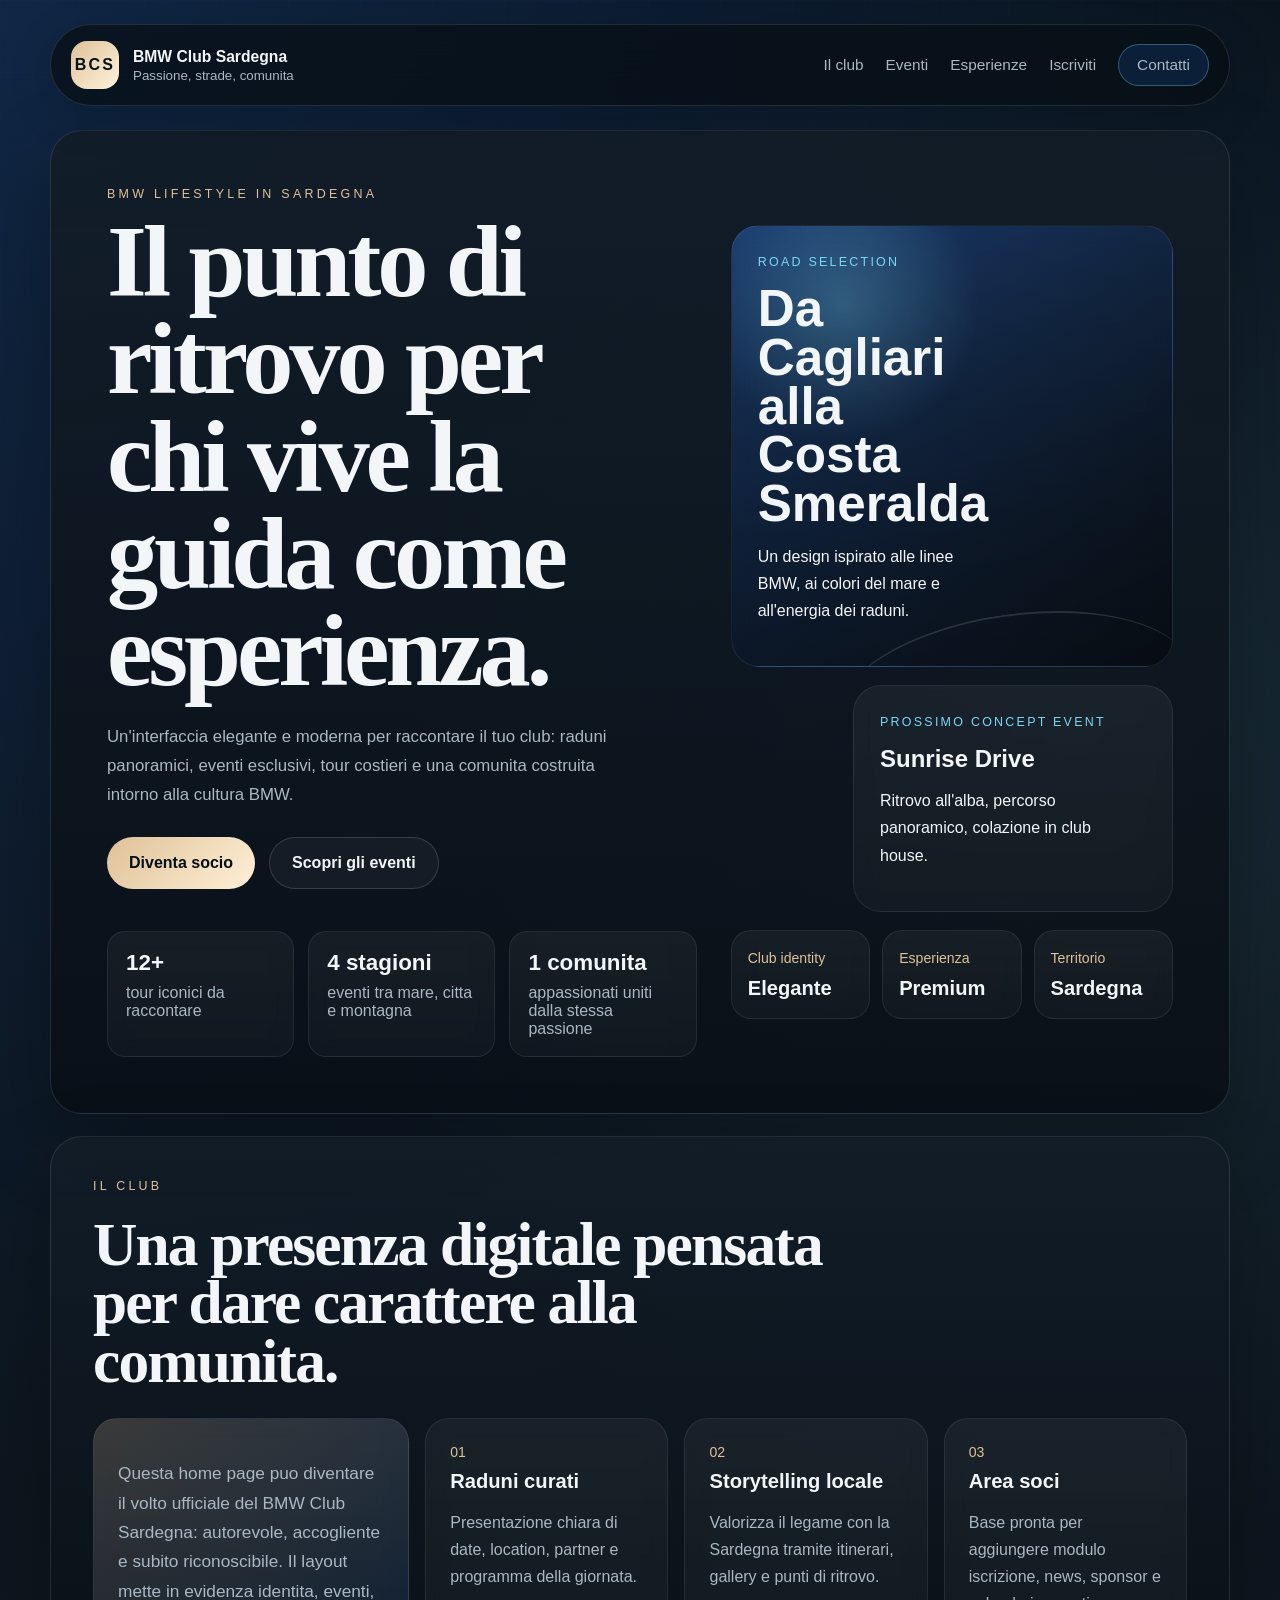
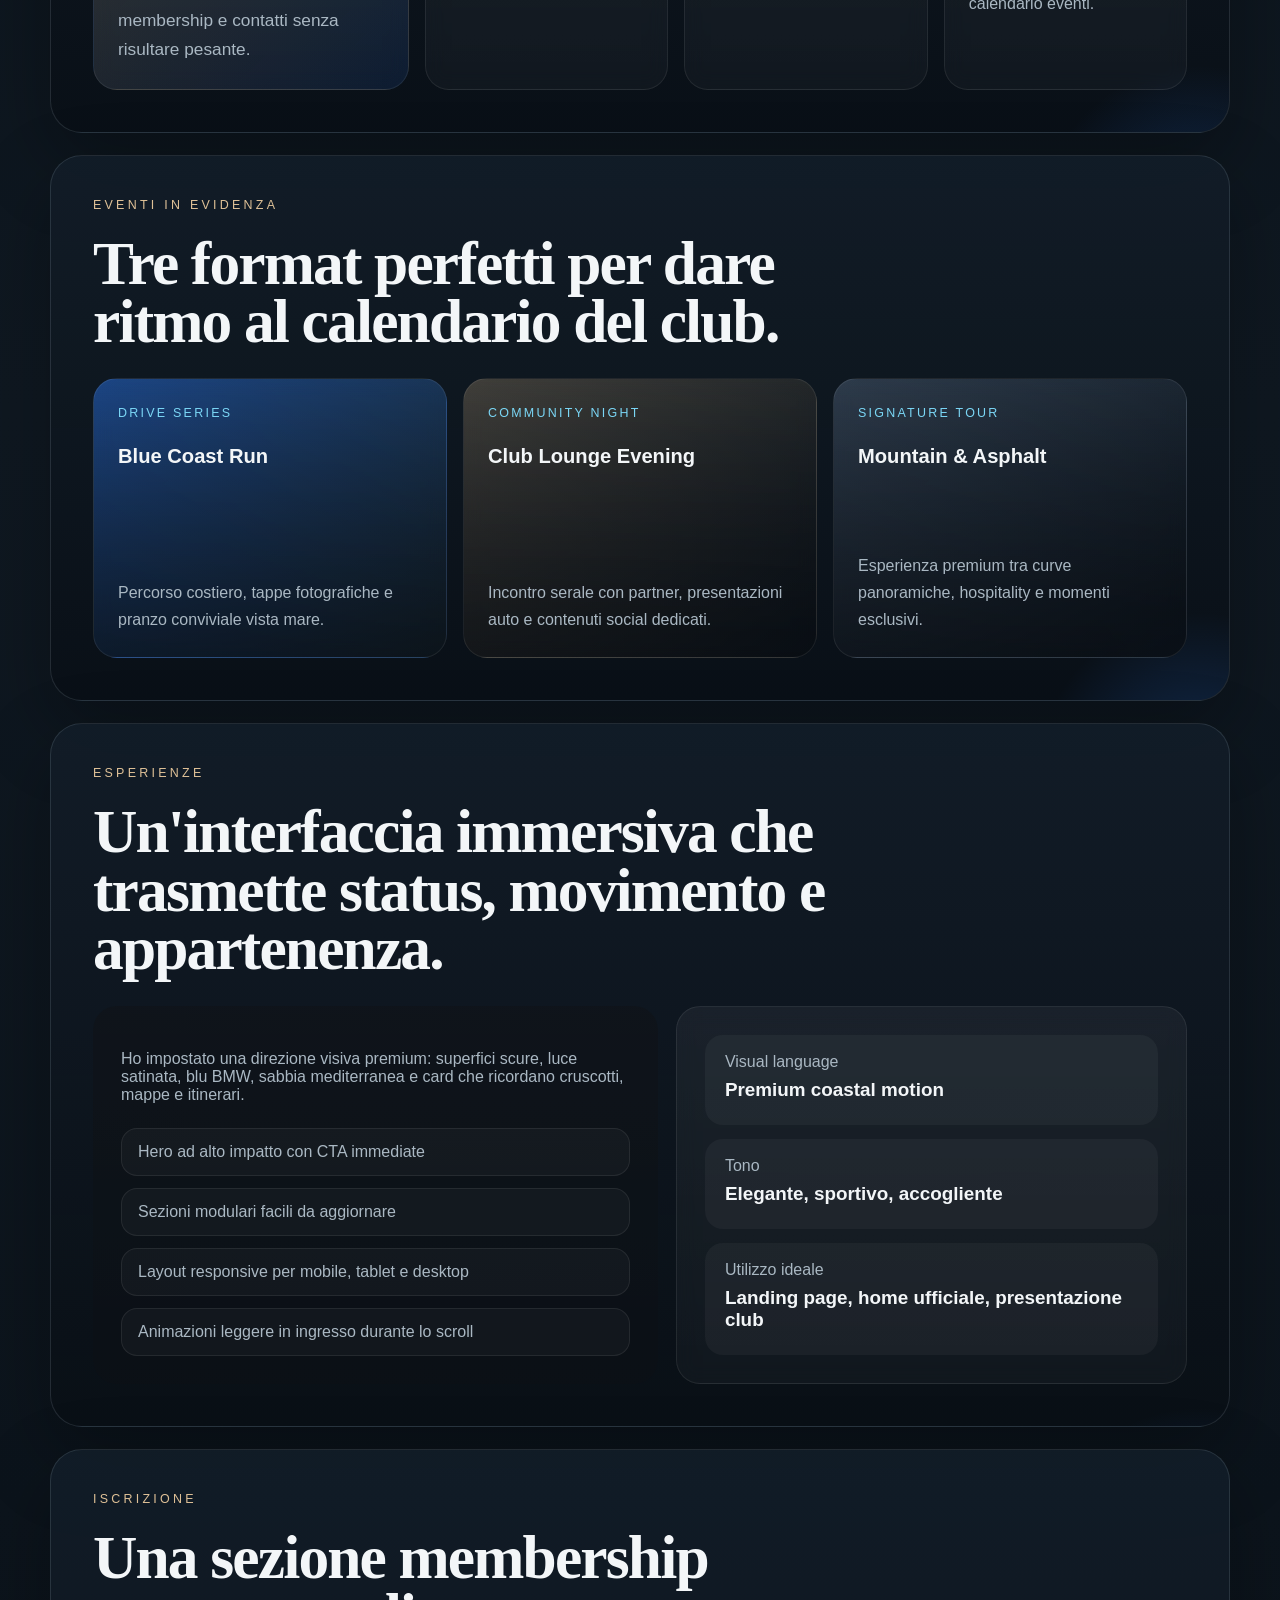
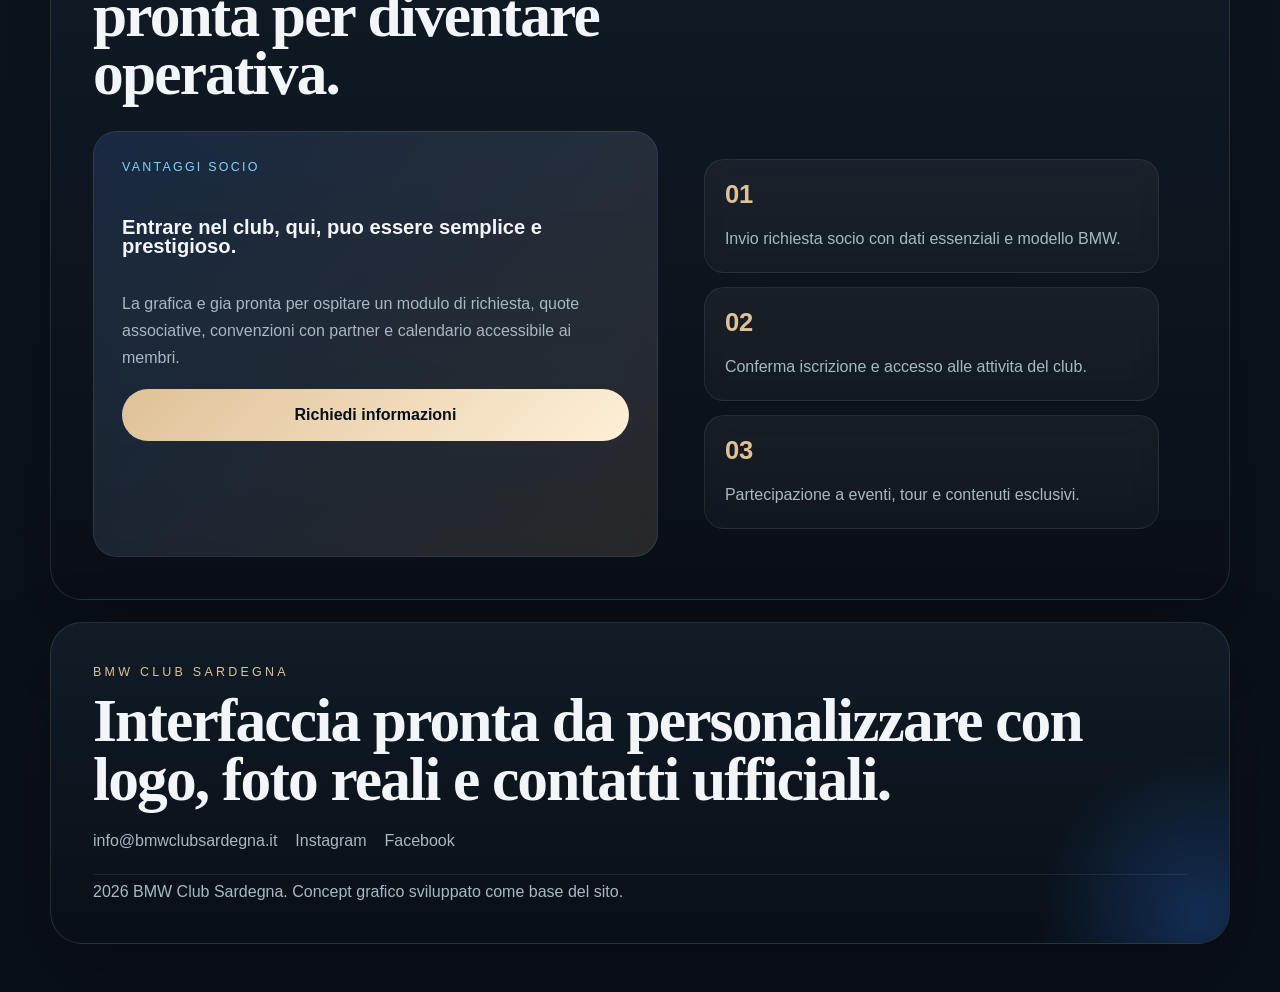
==== index.html @ d8db94a6 "test" ====
<!DOCTYPE html>
<html lang="it">
<head>
  <meta charset="UTF-8">
  <meta name="viewport" content="width=device-width, initial-scale=1.0">
  <meta
    name="description"
    content="BMW Club Sardegna - community, raduni, viaggi su strada ed esperienze dedicate agli appassionati BMW in Sardegna."
  >
  <title>BMW Club Sardegna</title>
  <link rel="stylesheet" href="styles.css">
</head>
<body>
  <div class="page-shell">
    <header class="site-header">
      <a class="brand" href="#top" aria-label="BMW Club Sardegna Home">
        <span class="brand-mark">BCS</span>
        <span class="brand-copy">
          <strong>BMW Club Sardegna</strong>
          <small>Passione, strade, comunita</small>
        </span>
      </a>

      <button class="nav-toggle" type="button" aria-expanded="false" aria-controls="site-nav">
        Menu
      </button>

      <nav class="site-nav" id="site-nav" aria-label="Navigazione principale">
        <a href="#club">Il club</a>
        <a href="#eventi">Eventi</a>
        <a href="#esperienze">Esperienze</a>
        <a href="#iscrizione">Iscriviti</a>
        <a class="nav-cta" href="#contatti">Contatti</a>
      </nav>
    </header>

    <main id="top">
      <section class="hero reveal">
        <div class="hero-copy">
          <p class="eyebrow">BMW lifestyle in Sardegna</p>
          <h1>Il punto di ritrovo per chi vive la guida come esperienza.</h1>
          <p class="hero-text">
            Un'interfaccia elegante e moderna per raccontare il tuo club: raduni panoramici,
            eventi esclusivi, tour costieri e una comunita costruita intorno alla cultura BMW.
          </p>

          <div class="hero-actions">
            <a class="button button-primary" href="#iscrizione">Diventa socio</a>
            <a class="button button-secondary" href="#eventi">Scopri gli eventi</a>
          </div>

          <div class="hero-stats">
            <article>
              <strong>12+</strong>
              <span>tour iconici da raccontare</span>
            </article>
            <article>
              <strong>4 stagioni</strong>
              <span>eventi tra mare, citta e montagna</span>
            </article>
            <article>
              <strong>1 comunita</strong>
              <span>appassionati uniti dalla stessa passione</span>
            </article>
          </div>
        </div>

        <div class="hero-visual">
          <div class="showcase-card main-card">
            <span class="card-tag">Road Selection</span>
            <h2>Da Cagliari alla Costa Smeralda</h2>
            <p>Un design ispirato alle linee BMW, ai colori del mare e all'energia dei raduni.</p>
          </div>

          <div class="showcase-card side-card">
            <span class="mini-label">Prossimo concept event</span>
            <strong>Sunrise Drive</strong>
            <p>Ritrovo all'alba, percorso panoramico, colazione in club house.</p>
          </div>

          <div class="showcase-grid">
            <article>
              <span>Club identity</span>
              <strong>Elegante</strong>
            </article>
            <article>
              <span>Esperienza</span>
              <strong>Premium</strong>
            </article>
            <article>
              <span>Territorio</span>
              <strong>Sardegna</strong>
            </article>
          </div>
        </div>
      </section>

      <section class="section intro reveal" id="club">
        <div class="section-heading">
          <p class="eyebrow">Il club</p>
          <h2>Una presenza digitale pensata per dare carattere alla comunita.</h2>
        </div>

        <div class="intro-layout">
          <article class="panel panel-large">
            <p>
              Questa home page puo diventare il volto ufficiale del BMW Club Sardegna: autorevole,
              accogliente e subito riconoscibile. Il layout mette in evidenza identita, eventi,
              membership e contatti senza risultare pesante.
            </p>
          </article>

          <article class="panel">
            <span class="panel-index">01</span>
            <h3>Raduni curati</h3>
            <p>Presentazione chiara di date, location, partner e programma della giornata.</p>
          </article>

          <article class="panel">
            <span class="panel-index">02</span>
            <h3>Storytelling locale</h3>
            <p>Valorizza il legame con la Sardegna tramite itinerari, gallery e punti di ritrovo.</p>
          </article>

          <article class="panel">
            <span class="panel-index">03</span>
            <h3>Area soci</h3>
            <p>Base pronta per aggiungere modulo iscrizione, news, sponsor e calendario eventi.</p>
          </article>
        </div>
      </section>

      <section class="section routes reveal" id="eventi">
        <div class="section-heading">
          <p class="eyebrow">Eventi in evidenza</p>
          <h2>Tre format perfetti per dare ritmo al calendario del club.</h2>
        </div>

        <div class="route-grid">
          <article class="route-card route-card-a">
            <div>
              <span class="route-kicker">Drive Series</span>
              <h3>Blue Coast Run</h3>
            </div>
            <p>Percorso costiero, tappe fotografiche e pranzo conviviale vista mare.</p>
          </article>

          <article class="route-card route-card-b">
            <div>
              <span class="route-kicker">Community Night</span>
              <h3>Club Lounge Evening</h3>
            </div>
            <p>Incontro serale con partner, presentazioni auto e contenuti social dedicati.</p>
          </article>

          <article class="route-card route-card-c">
            <div>
              <span class="route-kicker">Signature Tour</span>
              <h3>Mountain & Asphalt</h3>
            </div>
            <p>Esperienza premium tra curve panoramiche, hospitality e momenti esclusivi.</p>
          </article>
        </div>
      </section>

      <section class="section experience reveal" id="esperienze">
        <div class="section-heading">
          <p class="eyebrow">Esperienze</p>
          <h2>Un'interfaccia immersiva che trasmette status, movimento e appartenenza.</h2>
        </div>

        <div class="experience-layout">
          <article class="experience-copy">
            <p>
              Ho impostato una direzione visiva premium: superfici scure, luce satinata, blu BMW,
              sabbia mediterranea e card che ricordano cruscotti, mappe e itinerari.
            </p>
            <ul class="feature-list">
              <li>Hero ad alto impatto con CTA immediate</li>
              <li>Sezioni modulari facili da aggiornare</li>
              <li>Layout responsive per mobile, tablet e desktop</li>
              <li>Animazioni leggere in ingresso durante lo scroll</li>
            </ul>
          </article>

          <article class="experience-board">
            <div class="board-row">
              <span>Visual language</span>
              <strong>Premium coastal motion</strong>
            </div>
            <div class="board-row">
              <span>Tono</span>
              <strong>Elegante, sportivo, accogliente</strong>
            </div>
            <div class="board-row">
              <span>Utilizzo ideale</span>
              <strong>Landing page, home ufficiale, presentazione club</strong>
            </div>
          </article>
        </div>
      </section>

      <section class="section membership reveal" id="iscrizione">
        <div class="section-heading">
          <p class="eyebrow">Iscrizione</p>
          <h2>Una sezione membership pronta per diventare operativa.</h2>
        </div>

        <div class="membership-layout">
          <article class="membership-card">
            <span class="membership-label">Vantaggi socio</span>
            <h3>Entrare nel club, qui, puo essere semplice e prestigioso.</h3>
            <p>
              La grafica e gia pronta per ospitare un modulo di richiesta, quote associative,
              convenzioni con partner e calendario accessibile ai membri.
            </p>
            <a class="button button-primary" href="#contatti">Richiedi informazioni</a>
          </article>

          <div class="membership-steps">
            <article>
              <strong>01</strong>
              <p>Invio richiesta socio con dati essenziali e modello BMW.</p>
            </article>
            <article>
              <strong>02</strong>
              <p>Conferma iscrizione e accesso alle attivita del club.</p>
            </article>
            <article>
              <strong>03</strong>
              <p>Partecipazione a eventi, tour e contenuti esclusivi.</p>
            </article>
          </div>
        </div>
      </section>
    </main>

    <footer class="site-footer reveal" id="contatti">
      <div>
        <p class="eyebrow">BMW Club Sardegna</p>
        <h2>Interfaccia pronta da personalizzare con logo, foto reali e contatti ufficiali.</h2>
      </div>

      <div class="footer-actions">
        <a href="mailto:info@bmwclubsardegna.it">info@bmwclubsardegna.it</a>
        <a href="https://instagram.com" target="_blank" rel="noreferrer">Instagram</a>
        <a href="https://facebook.com" target="_blank" rel="noreferrer">Facebook</a>
      </div>

      <p class="footer-note">
        <span id="current-year"></span> BMW Club Sardegna. Concept grafico sviluppato come base del sito.
      </p>
    </footer>
  </div>

  <script src="script.js"></script>
</body>
</html>
---- styles.css ----
:root {
  --bg: #0a1118;
  --bg-soft: #101a24;
  --surface: rgba(16, 26, 36, 0.78);
  --surface-strong: rgba(11, 18, 26, 0.94);
  --line: rgba(166, 184, 198, 0.16);
  --text: #f3f6f8;
  --muted: #aab8c3;
  --blue: #2f80ff;
  --cyan: #7bd7f6;
  --sand: #dfc197;
  --shadow: 0 30px 80px rgba(0, 0, 0, 0.28);
  --radius-xl: 32px;
  --radius-lg: 24px;
  --radius-md: 18px;
  --max-width: 1180px;
}

* {
  box-sizing: border-box;
}

html {
  scroll-behavior: smooth;
}

body {
  margin: 0;
  min-height: 100vh;
  font-family: "Aptos", "Segoe UI Variable", "Trebuchet MS", sans-serif;
  color: var(--text);
  background:
    radial-gradient(circle at top left, rgba(47, 128, 255, 0.2), transparent 34%),
    radial-gradient(circle at 85% 18%, rgba(123, 215, 246, 0.12), transparent 22%),
    linear-gradient(180deg, #081017 0%, #0f1821 48%, #091017 100%);
}

body::before {
  content: "";
  position: fixed;
  inset: 0;
  pointer-events: none;
  background-image:
    linear-gradient(rgba(255, 255, 255, 0.02) 1px, transparent 1px),
    linear-gradient(90deg, rgba(255, 255, 255, 0.02) 1px, transparent 1px);
  background-size: 72px 72px;
  mask-image: linear-gradient(180deg, rgba(0, 0, 0, 0.5), transparent 90%);
}

a {
  color: inherit;
  text-decoration: none;
}

button {
  font: inherit;
}

.page-shell {
  width: min(calc(100% - 32px), var(--max-width));
  margin: 0 auto;
  padding: 24px 0 48px;
}

.site-header {
  position: sticky;
  top: 18px;
  z-index: 20;
  display: flex;
  align-items: center;
  justify-content: space-between;
  gap: 20px;
  padding: 16px 20px;
  border: 1px solid var(--line);
  border-radius: 999px;
  background: rgba(8, 14, 20, 0.72);
  backdrop-filter: blur(18px);
  box-shadow: 0 12px 45px rgba(0, 0, 0, 0.16);
}

.brand {
  display: inline-flex;
  align-items: center;
  gap: 14px;
}

.brand-mark {
  display: grid;
  place-items: center;
  width: 48px;
  height: 48px;
  border-radius: 16px;
  color: #071118;
  font-weight: 800;
  letter-spacing: 0.14em;
  background: linear-gradient(135deg, var(--sand), #fff3dd);
}

.brand-copy {
  display: flex;
  flex-direction: column;
  gap: 2px;
}

.brand-copy strong {
  font-size: 0.98rem;
}

.brand-copy small,
.site-nav a,
.hero-text,
.hero-stats span,
.panel p,
.route-card p,
.experience-copy p,
.feature-list li,
.board-row span,
.membership-card p,
.membership-steps p,
.footer-note,
.footer-actions a {
  color: var(--muted);
}

.site-nav {
  display: flex;
  align-items: center;
  gap: 22px;
}

.site-nav a {
  font-size: 0.96rem;
  transition: color 180ms ease, transform 180ms ease;
}

.site-nav a:hover,
.site-nav a:focus-visible,
.footer-actions a:hover,
.footer-actions a:focus-visible {
  color: var(--text);
}

.nav-cta {
  padding: 11px 18px;
  border: 1px solid rgba(123, 215, 246, 0.34);
  border-radius: 999px;
  background: rgba(47, 128, 255, 0.14);
}

.nav-toggle {
  display: none;
  padding: 10px 14px;
  border: 1px solid var(--line);
  border-radius: 999px;
  color: var(--text);
  background: rgba(255, 255, 255, 0.04);
}

.hero,
.section,
.site-footer {
  position: relative;
  overflow: hidden;
  border: 1px solid var(--line);
  border-radius: var(--radius-xl);
  background: linear-gradient(180deg, rgba(18, 29, 40, 0.92), rgba(9, 15, 22, 0.9));
  box-shadow: var(--shadow);
}

.hero {
  display: grid;
  grid-template-columns: 1.2fr 0.9fr;
  gap: 34px;
  margin-top: 24px;
  padding: 56px;
  min-height: 78vh;
}

.hero::before,
.section::before,
.site-footer::before {
  content: "";
  position: absolute;
  inset: auto -12% -45% auto;
  width: 340px;
  height: 340px;
  border-radius: 50%;
  background: radial-gradient(circle, rgba(47, 128, 255, 0.26), transparent 68%);
  pointer-events: none;
}

.eyebrow {
  margin: 0 0 12px;
  text-transform: uppercase;
  letter-spacing: 0.26em;
  font-size: 0.78rem;
  color: var(--sand);
}

h1,
h2,
h3 {
  margin: 0;
  line-height: 0.95;
}

h1,
.section-heading h2,
.site-footer h2 {
  font-family: "Palatino Linotype", "Book Antiqua", Georgia, serif;
}

h1 {
  max-width: 10ch;
  font-size: clamp(3.6rem, 8vw, 6.8rem);
  letter-spacing: -0.04em;
}

.hero-text {
  max-width: 58ch;
  margin: 24px 0 0;
  font-size: 1.05rem;
  line-height: 1.7;
}

.hero-actions {
  display: flex;
  flex-wrap: wrap;
  gap: 14px;
  margin-top: 28px;
}

.button {
  display: inline-flex;
  align-items: center;
  justify-content: center;
  min-height: 52px;
  padding: 0 22px;
  border-radius: 999px;
  font-weight: 700;
  transition: transform 180ms ease, border-color 180ms ease, background 180ms ease;
}

.button:hover,
.button:focus-visible {
  transform: translateY(-1px);
}

.button-primary {
  color: #061018;
  background: linear-gradient(135deg, var(--sand), #fff0d8);
}

.button-secondary {
  border: 1px solid rgba(255, 255, 255, 0.14);
  background: rgba(255, 255, 255, 0.04);
}

.hero-stats {
  display: grid;
  grid-template-columns: repeat(3, minmax(0, 1fr));
  gap: 14px;
  margin-top: 42px;
}

.hero-stats article,
.showcase-card,
.showcase-grid article,
.panel,
.route-card,
.experience-board,
.membership-card,
.membership-steps article {
  border: 1px solid rgba(255, 255, 255, 0.08);
  background: linear-gradient(180deg, rgba(255, 255, 255, 0.05), rgba(255, 255, 255, 0.03));
  backdrop-filter: blur(10px);
}

.hero-stats article {
  padding: 18px;
  border-radius: var(--radius-md);
}

.hero-stats strong {
  display: block;
  margin-bottom: 8px;
  font-size: 1.4rem;
}

.hero-visual {
  display: grid;
  align-content: center;
  gap: 18px;
}

.showcase-card {
  position: relative;
  overflow: hidden;
  border-radius: 28px;
  padding: 26px;
}

.main-card {
  min-height: 320px;
  background:
    linear-gradient(180deg, rgba(8, 12, 17, 0.1), rgba(8, 12, 17, 0.56)),
    radial-gradient(circle at 25% 18%, rgba(123, 215, 246, 0.34), transparent 28%),
    linear-gradient(135deg, rgba(47, 128, 255, 0.38), rgba(8, 12, 17, 0.74));
}

.main-card::after {
  content: "";
  position: absolute;
  inset: auto -5% -25% 24%;
  height: 160px;
  border-top: 2px solid rgba(255, 255, 255, 0.2);
  border-radius: 50%;
  transform: rotate(-8deg);
  opacity: 0.65;
}

.card-tag,
.mini-label,
.route-kicker,
.membership-label {
  display: inline-flex;
  align-items: center;
  gap: 8px;
  margin-bottom: 16px;
  font-size: 0.78rem;
  text-transform: uppercase;
  letter-spacing: 0.18em;
  color: var(--cyan);
}

.main-card h2 {
  max-width: 8ch;
  font-size: clamp(2.6rem, 4vw, 4rem);
}

.main-card p,
.side-card p {
  max-width: 26ch;
  margin-top: 14px;
  line-height: 1.7;
}

.side-card {
  margin-left: auto;
  width: min(100%, 320px);
}

.side-card strong {
  display: block;
  font-size: 1.5rem;
}

.showcase-grid {
  display: grid;
  grid-template-columns: repeat(3, minmax(0, 1fr));
  gap: 12px;
}

.showcase-grid article {
  padding: 18px 16px;
  border-radius: 20px;
}

.showcase-grid span,
.panel-index {
  color: var(--sand);
  font-size: 0.88rem;
}

.showcase-grid strong,
.panel h3,
.route-card h3,
.membership-card h3 {
  display: block;
  margin-top: 10px;
  font-size: 1.26rem;
}

.section,
.site-footer {
  margin-top: 22px;
  padding: 42px;
}

.section-heading {
  display: grid;
  gap: 10px;
  max-width: 760px;
  margin-bottom: 28px;
}

.section-heading h2,
.site-footer h2 {
  font-size: clamp(2.5rem, 4.8vw, 4.2rem);
  letter-spacing: -0.03em;
}

.intro-layout {
  display: grid;
  grid-template-columns: 1.3fr repeat(3, 1fr);
  gap: 16px;
}

.panel {
  min-height: 210px;
  padding: 24px;
  border-radius: var(--radius-lg);
}

.panel-large {
  display: flex;
  align-items: end;
  background:
    linear-gradient(180deg, rgba(255, 255, 255, 0.03), rgba(8, 12, 17, 0.08)),
    linear-gradient(135deg, rgba(223, 193, 151, 0.18), rgba(47, 128, 255, 0.12));
}

.panel-large p {
  max-width: 52ch;
  font-size: 1.08rem;
  line-height: 1.8;
}

.panel h3,
.route-card h3 {
  line-height: 1.08;
}

.panel p,
.route-card p,
.membership-card p,
.membership-steps p {
  margin: 16px 0 0;
  line-height: 1.7;
}

.route-grid {
  display: grid;
  grid-template-columns: repeat(3, minmax(0, 1fr));
  gap: 16px;
}

.route-card {
  min-height: 280px;
  display: flex;
  flex-direction: column;
  justify-content: space-between;
  padding: 24px;
  border-radius: var(--radius-lg);
}

.route-card-a {
  background:
    linear-gradient(180deg, rgba(8, 12, 17, 0.2), rgba(8, 12, 17, 0.72)),
    linear-gradient(135deg, rgba(47, 128, 255, 0.58), rgba(123, 215, 246, 0.12));
}

.route-card-b {
  background:
    linear-gradient(180deg, rgba(8, 12, 17, 0.18), rgba(8, 12, 17, 0.7)),
    linear-gradient(135deg, rgba(223, 193, 151, 0.3), rgba(12, 22, 31, 0.2));
}

.route-card-c {
  background:
    linear-gradient(180deg, rgba(8, 12, 17, 0.2), rgba(8, 12, 17, 0.72)),
    linear-gradient(135deg, rgba(91, 113, 140, 0.54), rgba(18, 30, 42, 0.26));
}

.experience-layout,
.membership-layout {
  display: grid;
  grid-template-columns: 1.05fr 0.95fr;
  gap: 18px;
}

.experience-copy,
.experience-board,
.membership-card,
.membership-steps {
  border-radius: var(--radius-lg);
  padding: 28px;
}

.experience-copy {
  background:
    linear-gradient(180deg, rgba(255, 255, 255, 0.03), rgba(255, 255, 255, 0.02)),
    rgba(7, 12, 18, 0.82);
}

.feature-list {
  display: grid;
  gap: 12px;
  padding: 0;
  margin: 24px 0 0;
  list-style: none;
}

.feature-list li {
  padding: 14px 16px;
  border: 1px solid rgba(255, 255, 255, 0.08);
  border-radius: 16px;
  background: rgba(255, 255, 255, 0.03);
}

.experience-board {
  display: grid;
  gap: 14px;
}

.board-row {
  padding: 18px 20px;
  border-radius: 18px;
  background: rgba(255, 255, 255, 0.04);
}

.board-row strong {
  display: block;
  margin-top: 8px;
  font-size: 1.18rem;
}

.membership-card {
  display: grid;
  align-content: start;
  gap: 18px;
  background:
    linear-gradient(180deg, rgba(255, 255, 255, 0.03), rgba(255, 255, 255, 0.02)),
    linear-gradient(135deg, rgba(47, 128, 255, 0.12), rgba(223, 193, 151, 0.12));
}

.membership-steps {
  display: grid;
  gap: 14px;
}

.membership-steps article {
  padding: 20px;
  border-radius: 20px;
}

.membership-steps strong {
  font-size: 1.6rem;
  color: var(--sand);
}

.site-footer {
  display: grid;
  gap: 24px;
}

.footer-actions {
  display: flex;
  flex-wrap: wrap;
  gap: 18px;
}

.footer-note {
  margin: 0;
  padding-top: 8px;
  border-top: 1px solid rgba(255, 255, 255, 0.08);
}

.reveal {
  opacity: 0;
  transform: translateY(26px);
  transition: opacity 700ms ease, transform 700ms ease;
}

.reveal.is-visible {
  opacity: 1;
  transform: translateY(0);
}

@media (max-width: 1080px) {
  .hero,
  .intro-layout,
  .route-grid,
  .experience-layout,
  .membership-layout {
    grid-template-columns: 1fr;
  }

  .hero {
    min-height: auto;
  }

  h1 {
    max-width: 12ch;
  }

  .hero-stats,
  .showcase-grid {
    grid-template-columns: repeat(2, minmax(0, 1fr));
  }
}

@media (max-width: 760px) {
  .page-shell {
    width: min(calc(100% - 20px), var(--max-width));
    padding-top: 16px;
  }

  .site-header {
    top: 10px;
    display: grid;
    grid-template-columns: 1fr auto;
    border-radius: 28px;
  }

  .nav-toggle {
    display: inline-flex;
    align-items: center;
    justify-content: center;
  }

  .site-nav {
    display: none;
    grid-column: 1 / -1;
    flex-direction: column;
    align-items: stretch;
    padding-top: 4px;
  }

  .site-nav.is-open {
    display: flex;
  }

  .hero,
  .section,
  .site-footer {
    padding: 28px 22px;
    border-radius: 28px;
  }

  h1 {
    font-size: clamp(3rem, 16vw, 4.4rem);
  }

  .section-heading h2,
  .site-footer h2 {
    font-size: clamp(2.2rem, 11vw, 3.2rem);
  }

  .hero-stats,
  .showcase-grid {
    grid-template-columns: 1fr;
  }

  .button {
    width: 100%;
  }

  .footer-actions {
    flex-direction: column;
    gap: 12px;
  }
}

@media (prefers-reduced-motion: reduce) {
  html {
    scroll-behavior: auto;
  }

  *,
  *::before,
  *::after {
    animation: none !important;
    transition: none !important;
  }
}
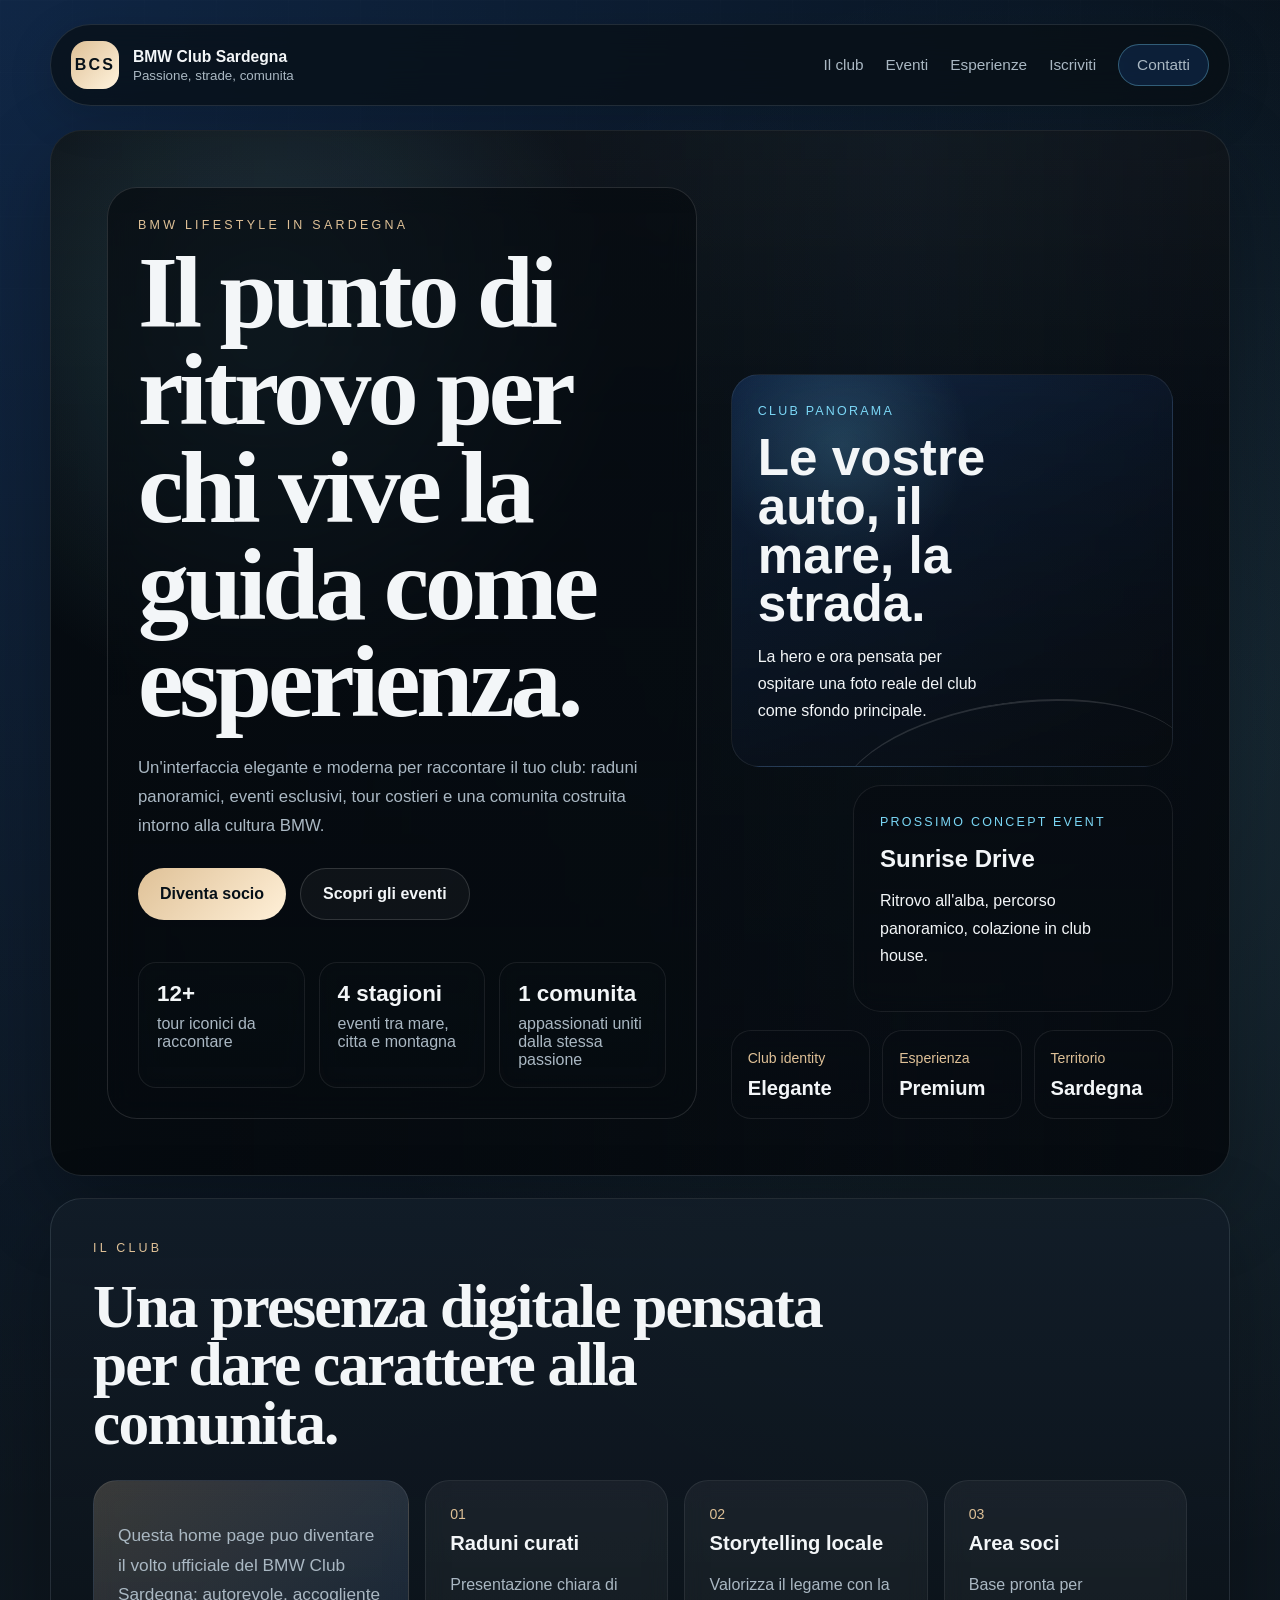
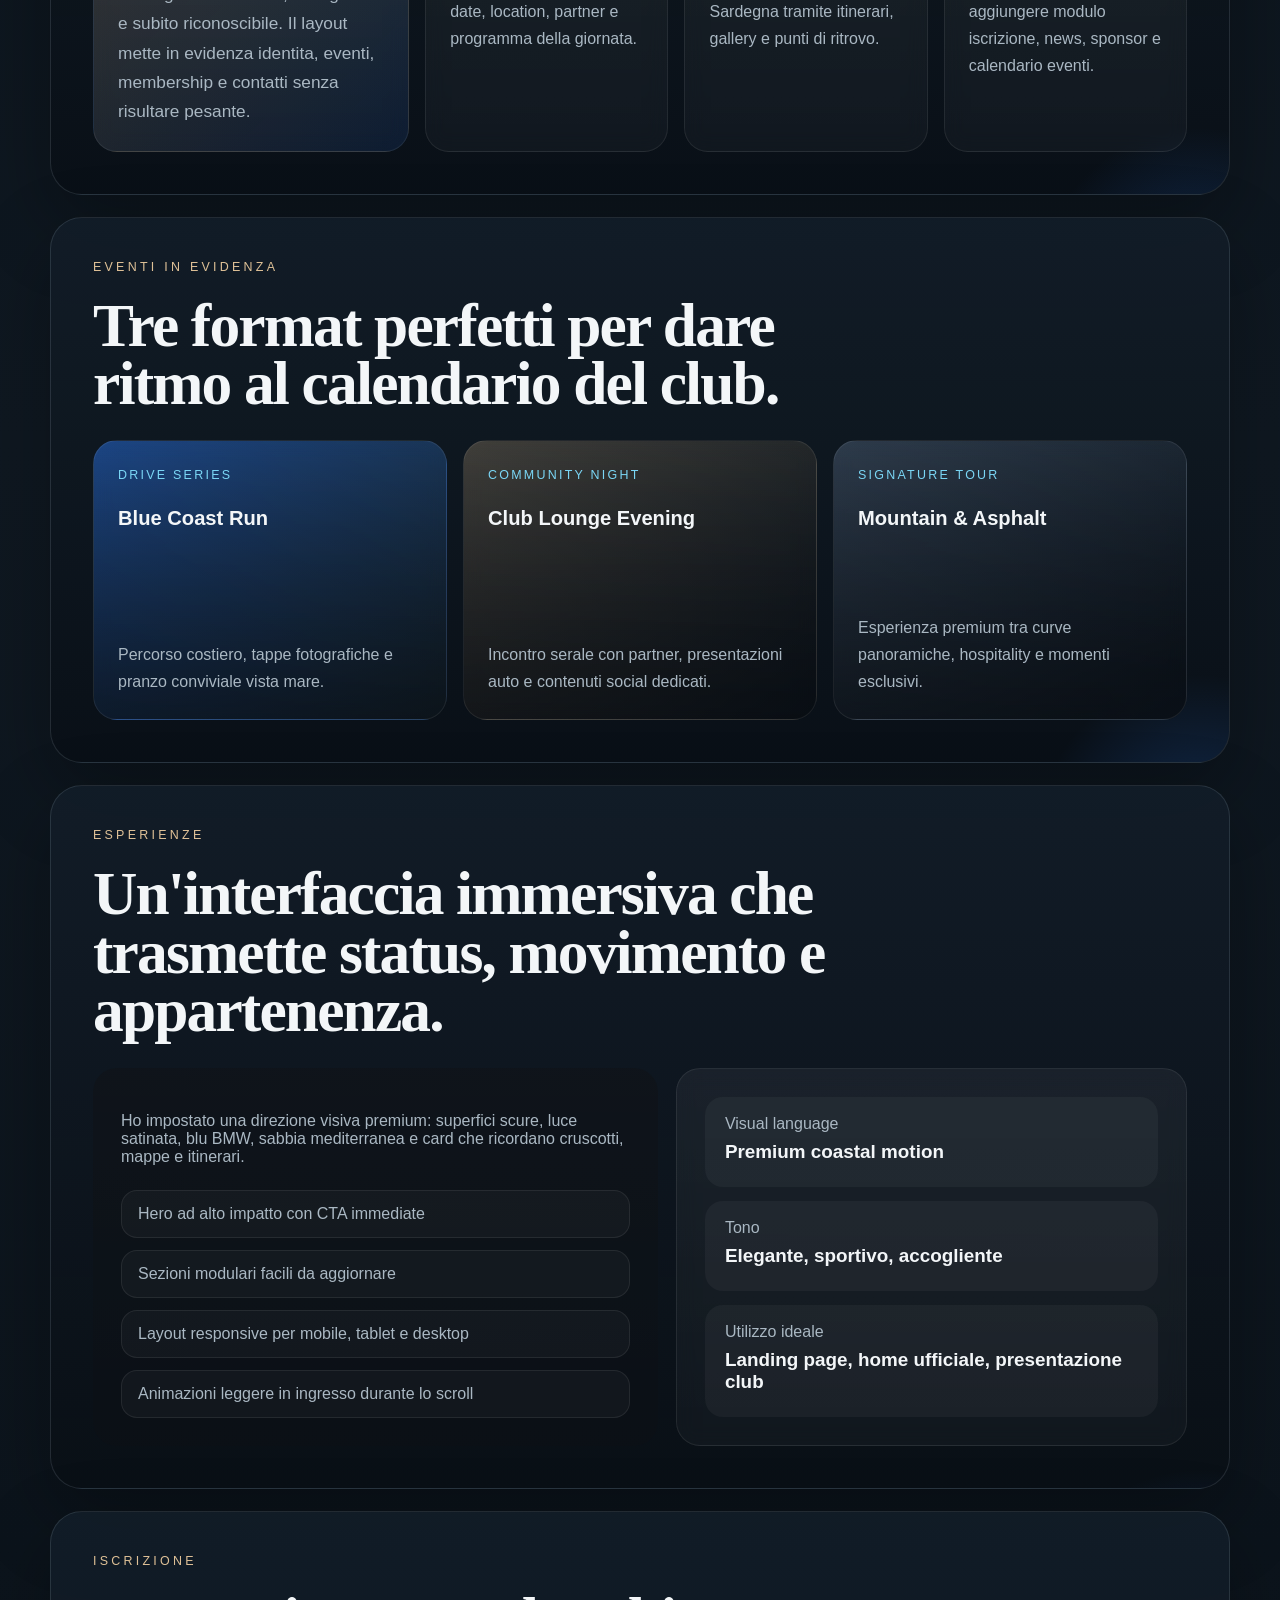
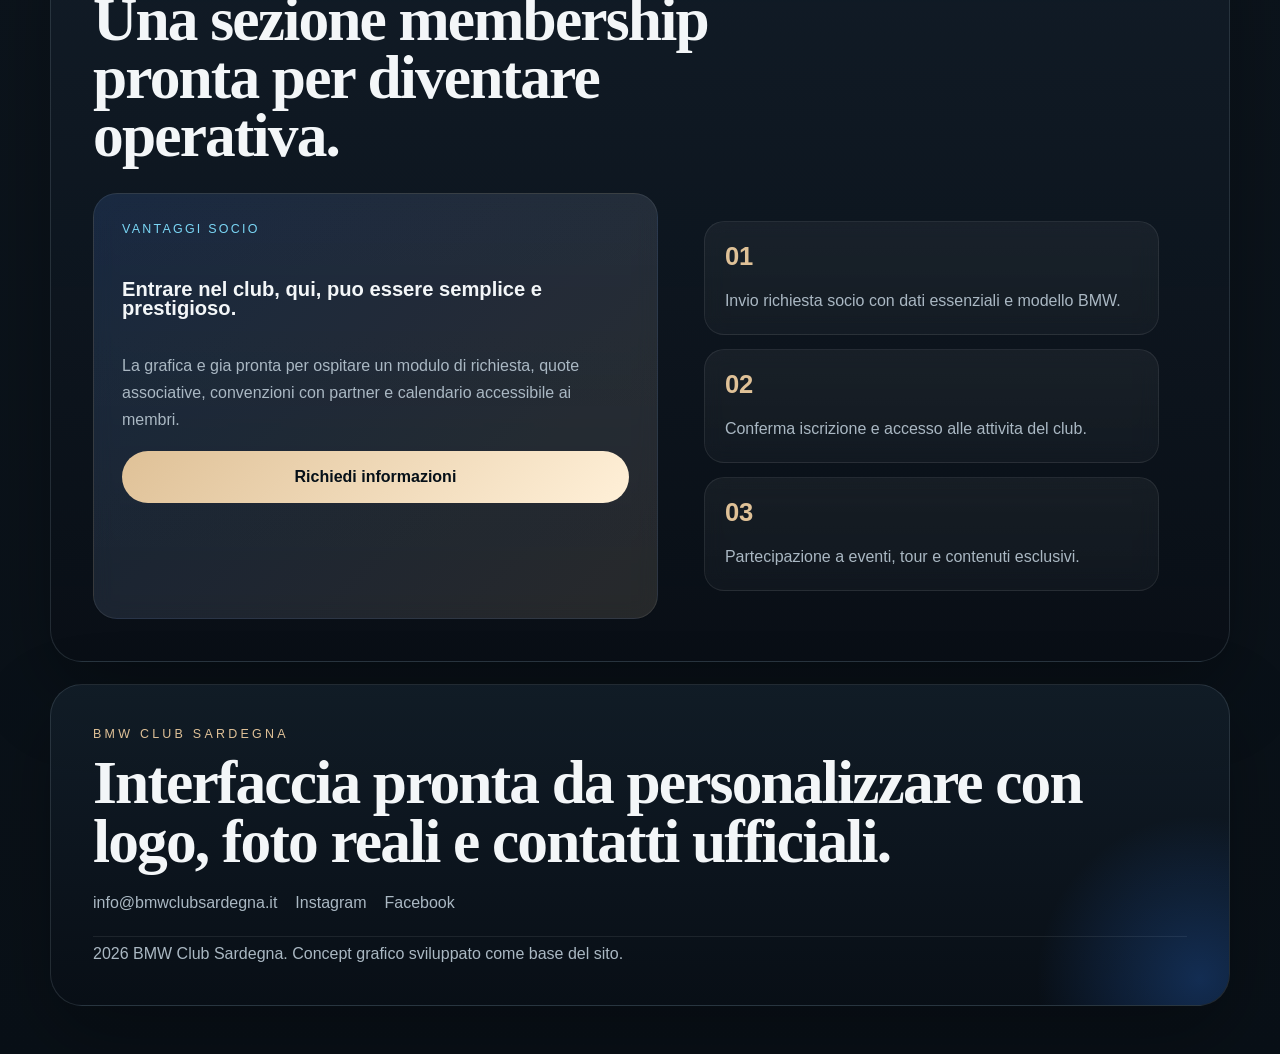
==== commit c85457e6: "add image" ====
--- a/index.html
+++ b/index.html
@@ -35,7 +35,7 @@
     </header>
 
     <main id="top">
-      <section class="hero reveal">
+      <section class="hero hero-photo reveal">
         <div class="hero-copy">
           <p class="eyebrow">BMW lifestyle in Sardegna</p>
           <h1>Il punto di ritrovo per chi vive la guida come esperienza.</h1>
@@ -67,9 +67,9 @@
 
         <div class="hero-visual">
           <div class="showcase-card main-card">
-            <span class="card-tag">Road Selection</span>
-            <h2>Da Cagliari alla Costa Smeralda</h2>
-            <p>Un design ispirato alle linee BMW, ai colori del mare e all'energia dei raduni.</p>
+            <span class="card-tag">Club panorama</span>
+            <h2>Le vostre auto, il mare, la strada.</h2>
+            <p>La hero e ora pensata per ospitare una foto reale del club come sfondo principale.</p>
           </div>
 
           <div class="showcase-card side-card">
--- a/styles.css
+++ b/styles.css
@@ -9,6 +9,7 @@
   --blue: #2f80ff;
   --cyan: #7bd7f6;
   --sand: #dfc197;
+  --hero-photo: url("./assets/bmw-club-sardegna-hero.jpg");
   --shadow: 0 30px 80px rgba(0, 0, 0, 0.28);
   --radius-xl: 32px;
   --radius-lg: 24px;
@@ -174,6 +175,12 @@
   margin-top: 24px;
   padding: 56px;
   min-height: 78vh;
+  align-items: end;
+  background:
+    linear-gradient(90deg, rgba(5, 10, 15, 0.88) 0%, rgba(5, 10, 15, 0.7) 42%, rgba(5, 10, 15, 0.34) 72%, rgba(5, 10, 15, 0.7) 100%),
+    linear-gradient(180deg, rgba(7, 12, 17, 0.16) 0%, rgba(7, 12, 17, 0.68) 100%),
+    var(--hero-photo) center center / cover no-repeat,
+    linear-gradient(180deg, rgba(18, 29, 40, 0.92), rgba(9, 15, 22, 0.9));
 }
 
 .hero::before,
@@ -189,6 +196,16 @@
   pointer-events: none;
 }
 
+.hero::after {
+  content: "";
+  position: absolute;
+  inset: 0;
+  background:
+    radial-gradient(circle at 18% 20%, rgba(123, 215, 246, 0.18), transparent 28%),
+    linear-gradient(180deg, rgba(255, 255, 255, 0.03), transparent 28%);
+  pointer-events: none;
+}
+
 .eyebrow {
   margin: 0 0 12px;
   text-transform: uppercase;
@@ -221,6 +238,21 @@
   margin: 24px 0 0;
   font-size: 1.05rem;
   line-height: 1.7;
+}
+
+.hero-copy,
+.hero-visual {
+  position: relative;
+  z-index: 1;
+}
+
+.hero-copy {
+  max-width: 760px;
+  padding: 30px;
+  border: 1px solid rgba(255, 255, 255, 0.12);
+  border-radius: 30px;
+  background: linear-gradient(180deg, rgba(6, 11, 16, 0.72), rgba(6, 11, 16, 0.5));
+  backdrop-filter: blur(14px);
 }
 
 .hero-actions {
@@ -279,6 +311,7 @@
 .hero-stats article {
   padding: 18px;
   border-radius: var(--radius-md);
+  background: linear-gradient(180deg, rgba(8, 14, 19, 0.64), rgba(8, 14, 19, 0.48));
 }
 
 .hero-stats strong {
@@ -298,14 +331,15 @@
   overflow: hidden;
   border-radius: 28px;
   padding: 26px;
+  background: linear-gradient(180deg, rgba(7, 12, 18, 0.72), rgba(7, 12, 18, 0.56));
 }
 
 .main-card {
   min-height: 320px;
   background:
-    linear-gradient(180deg, rgba(8, 12, 17, 0.1), rgba(8, 12, 17, 0.56)),
-    radial-gradient(circle at 25% 18%, rgba(123, 215, 246, 0.34), transparent 28%),
-    linear-gradient(135deg, rgba(47, 128, 255, 0.38), rgba(8, 12, 17, 0.74));
+    linear-gradient(180deg, rgba(8, 12, 17, 0.14), rgba(8, 12, 17, 0.62)),
+    radial-gradient(circle at 25% 18%, rgba(123, 215, 246, 0.24), transparent 28%),
+    linear-gradient(135deg, rgba(47, 128, 255, 0.22), rgba(8, 12, 17, 0.78));
 }
 
 .main-card::after {
@@ -348,6 +382,7 @@
 .side-card {
   margin-left: auto;
   width: min(100%, 320px);
+  background: linear-gradient(180deg, rgba(7, 12, 18, 0.82), rgba(7, 12, 18, 0.68));
 }
 
 .side-card strong {
@@ -364,6 +399,7 @@
 .showcase-grid article {
   padding: 18px 16px;
   border-radius: 20px;
+  background: linear-gradient(180deg, rgba(7, 12, 18, 0.78), rgba(7, 12, 18, 0.58));
 }
 
 .showcase-grid span,
@@ -588,6 +624,7 @@
 
   .hero {
     min-height: auto;
+    background-position: center center;
   }
 
   h1 {
@@ -638,6 +675,11 @@
     border-radius: 28px;
   }
 
+  .hero-copy {
+    padding: 24px 20px;
+    border-radius: 24px;
+  }
+
   h1 {
     font-size: clamp(3rem, 16vw, 4.4rem);
   }
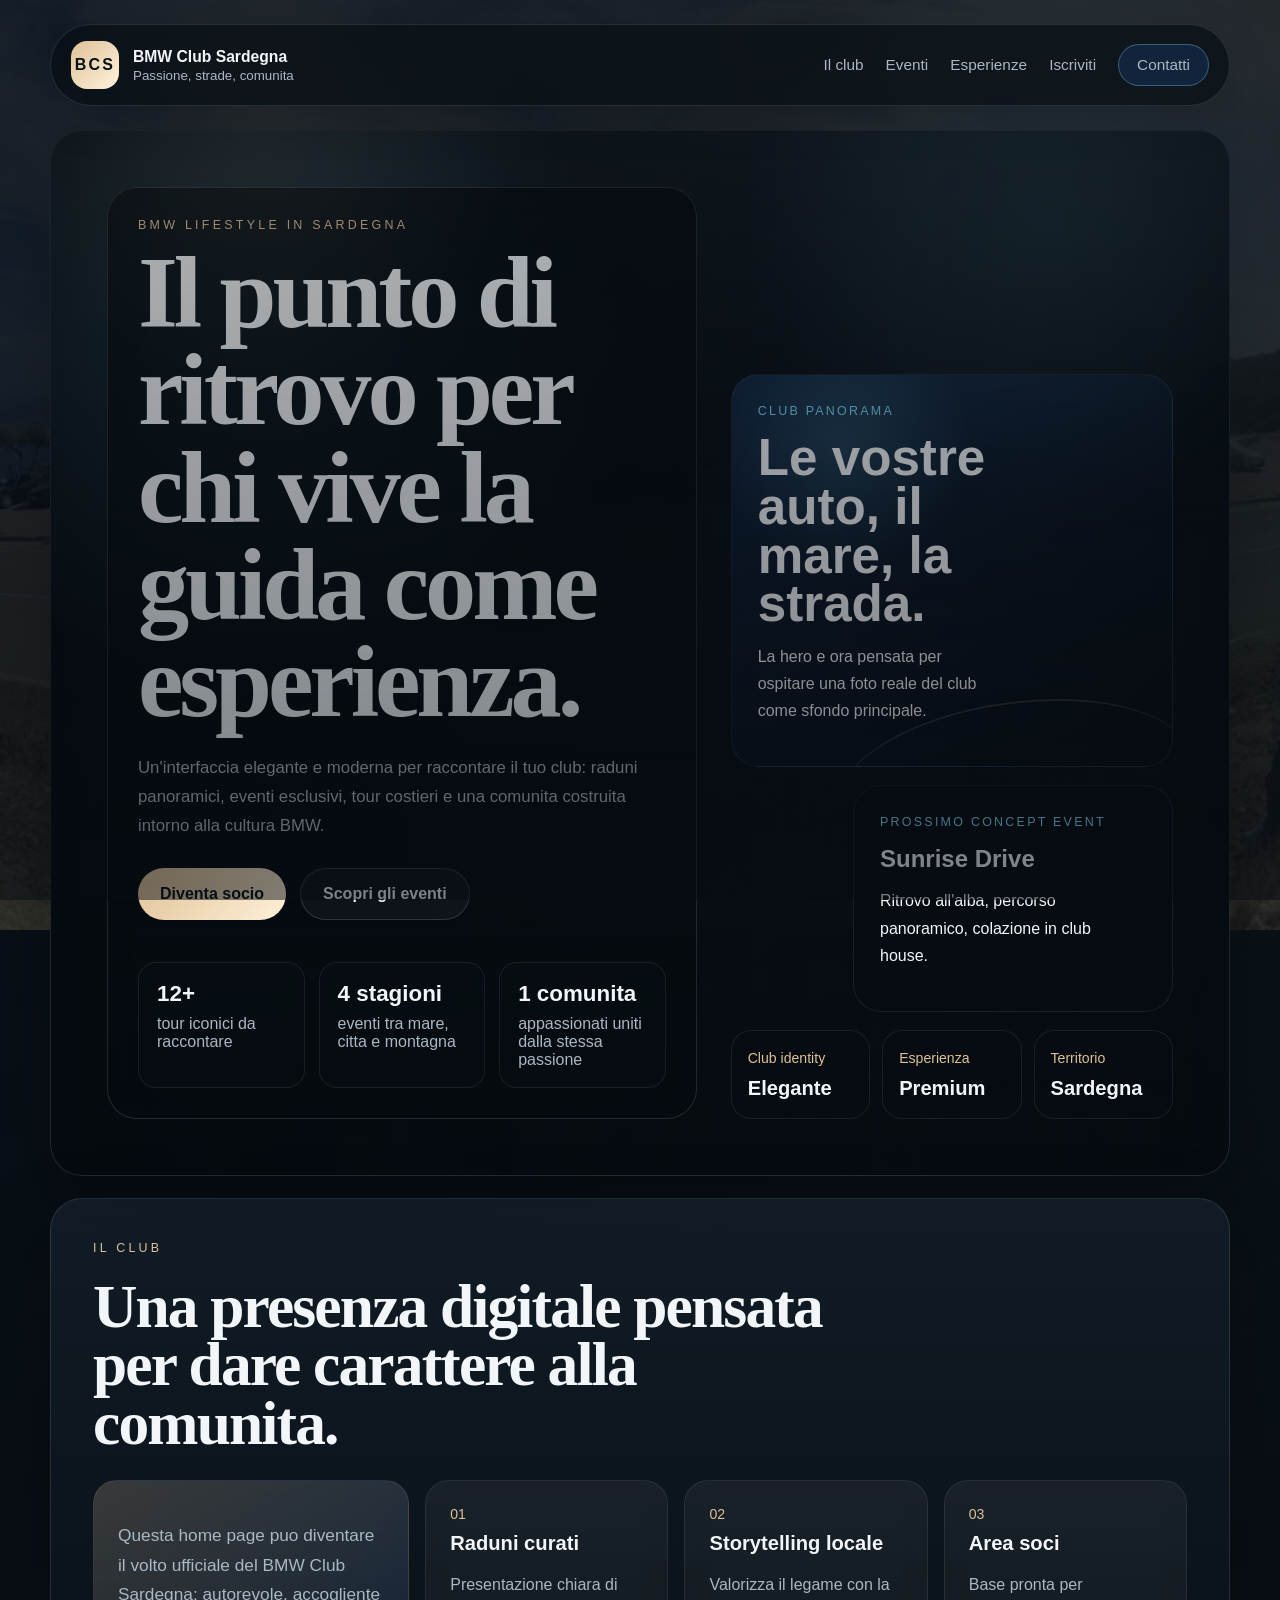
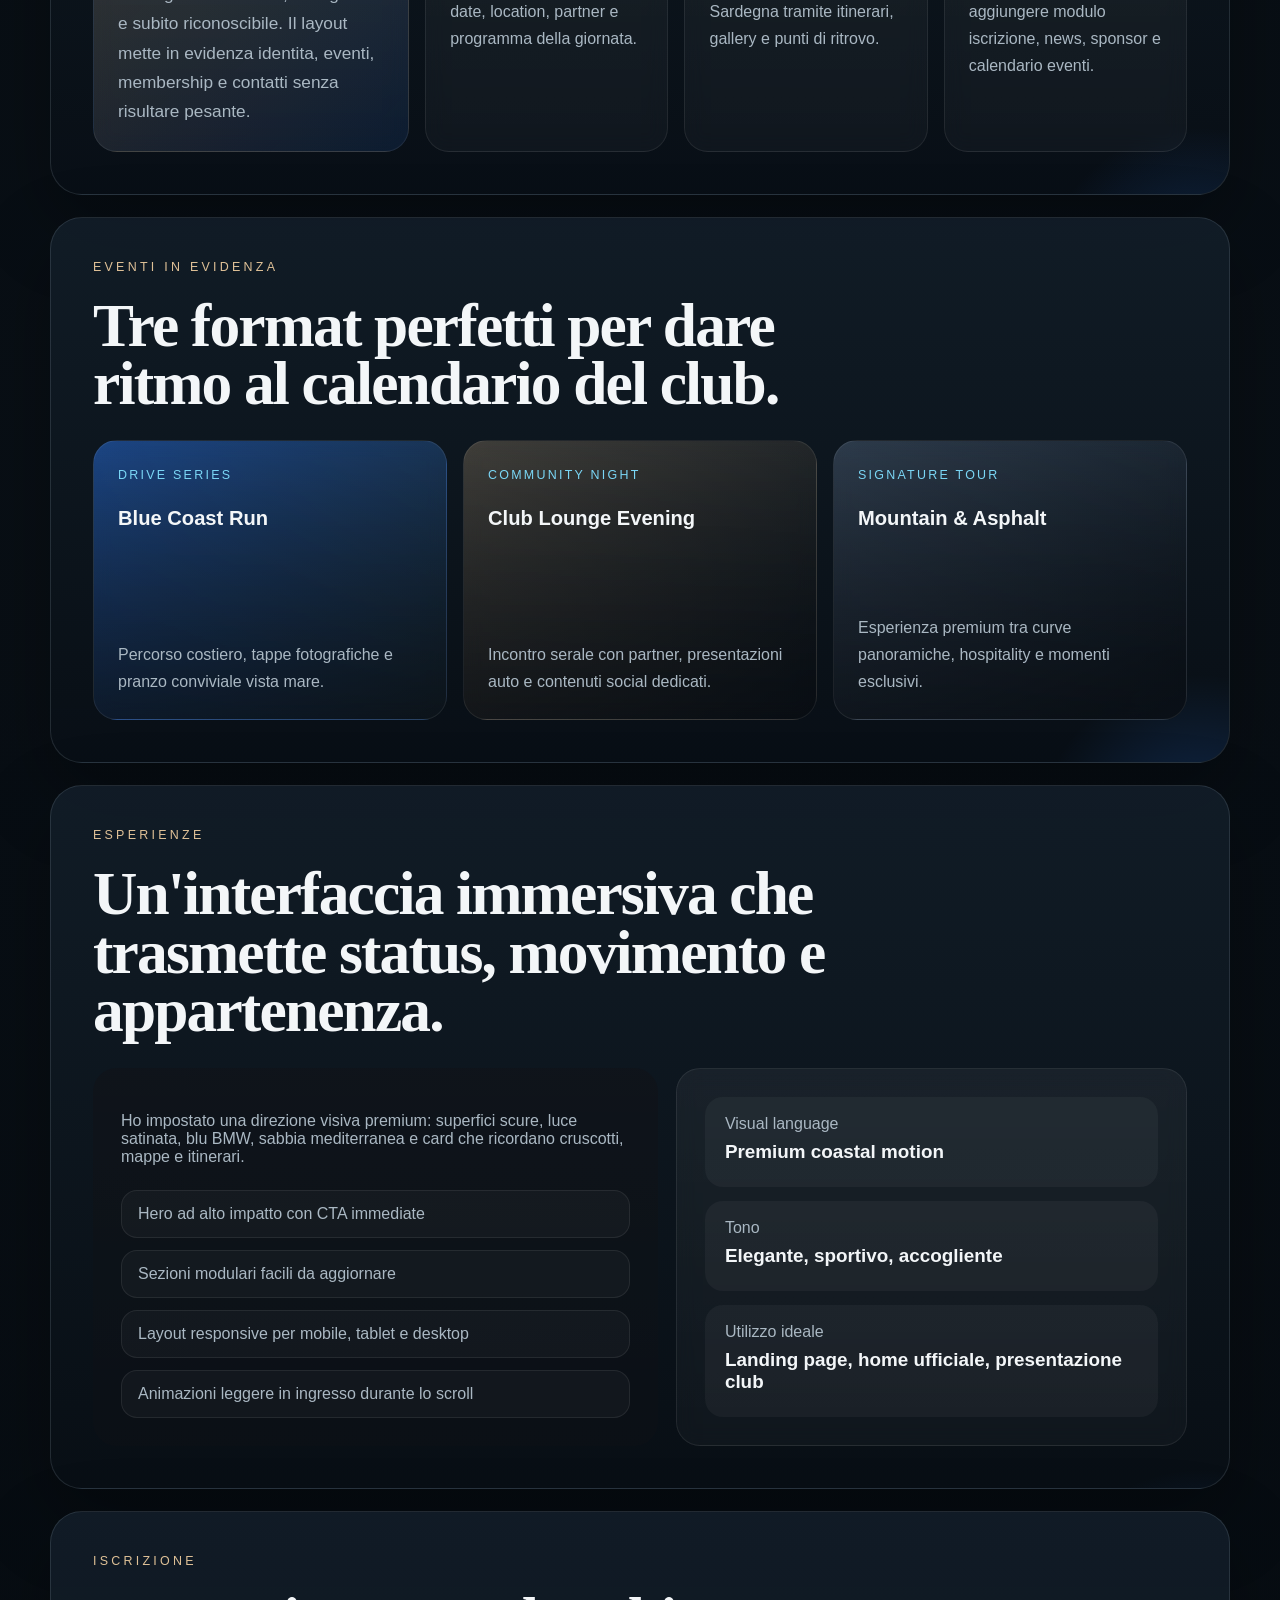
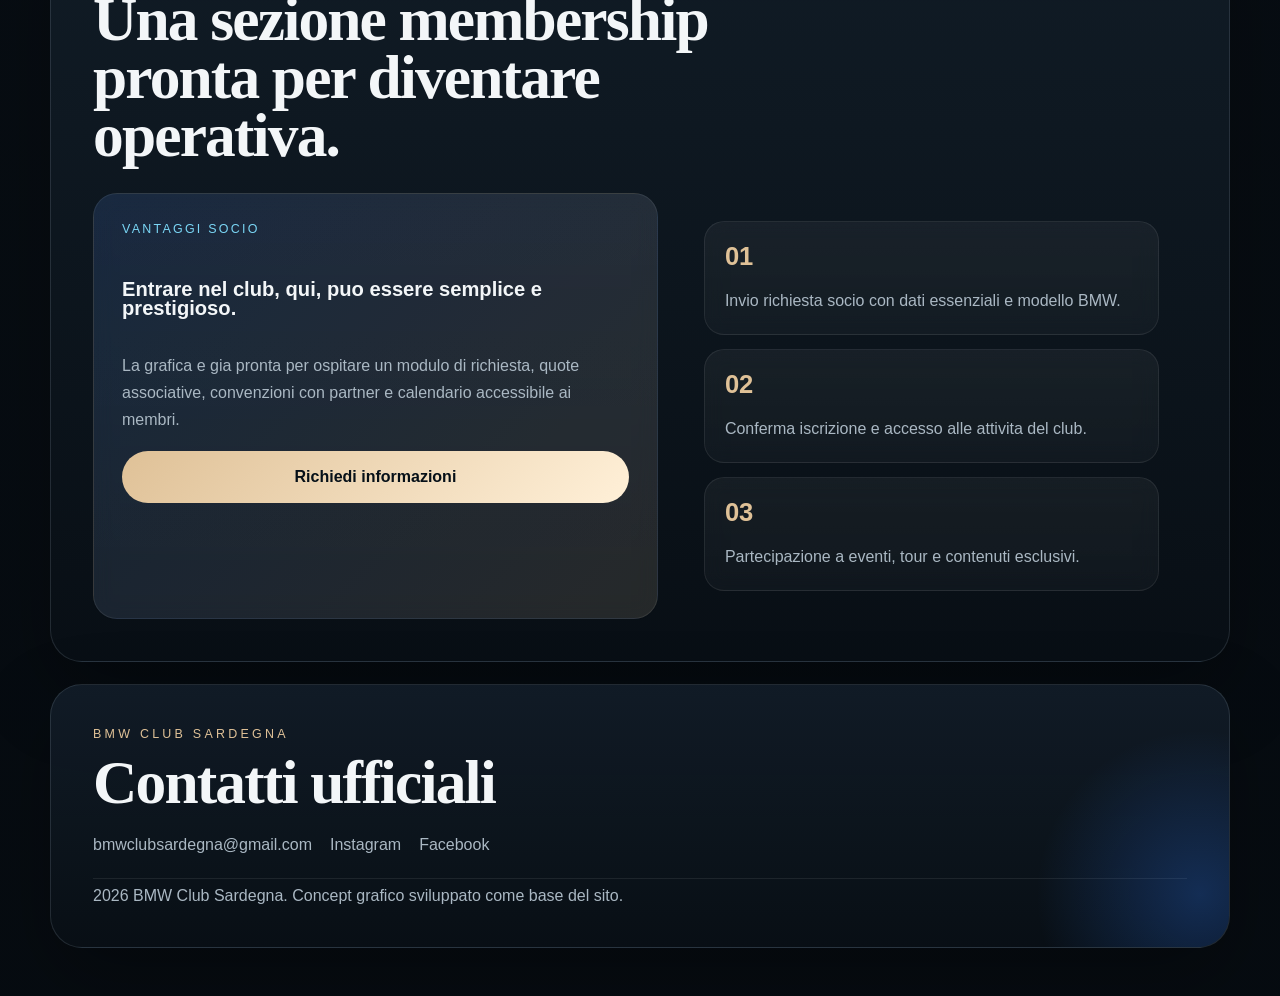
==== commit 9815de0f: "fix website" ====
--- a/index.html
+++ b/index.html
@@ -238,13 +238,18 @@
     <footer class="site-footer reveal" id="contatti">
       <div>
         <p class="eyebrow">BMW Club Sardegna</p>
-        <h2>Interfaccia pronta da personalizzare con logo, foto reali e contatti ufficiali.</h2>
+        <h2>Contatti ufficiali</h2>
       </div>
 
       <div class="footer-actions">
-        <a href="mailto:info@bmwclubsardegna.it">info@bmwclubsardegna.it</a>
-        <a href="https://instagram.com" target="_blank" rel="noreferrer">Instagram</a>
-        <a href="https://facebook.com" target="_blank" rel="noreferrer">Facebook</a>
+        <a href="mailto:bmwclubsardegna@gmail.com">bmwclubsardegna@gmail.com</a>
+        <a
+          href="https://www.instagram.com/bmwclubsardegna?igsh=Yzhwczg0aXAxNGQ3"
+          target="_blank"
+          rel="noreferrer"
+          aria-label="Instagram BMW Club Sardegna"
+        >Instagram</a>
+        <a href="https://www.facebook.com/share/g/18JXau4AAo/" target="_blank" rel="noreferrer">Facebook</a>
       </div>
 
       <p class="footer-note">
--- a/styles.css
+++ b/styles.css
@@ -31,8 +31,10 @@
   font-family: "Aptos", "Segoe UI Variable", "Trebuchet MS", sans-serif;
   color: var(--text);
   background:
-    radial-gradient(circle at top left, rgba(47, 128, 255, 0.2), transparent 34%),
-    radial-gradient(circle at 85% 18%, rgba(123, 215, 246, 0.12), transparent 22%),
+    linear-gradient(180deg, rgba(6, 11, 16, 0.84) 0%, rgba(6, 11, 16, 0.7) 42%, rgba(6, 11, 16, 0.88) 100%),
+    radial-gradient(circle at top left, rgba(47, 128, 255, 0.18), transparent 34%),
+    radial-gradient(circle at 85% 18%, rgba(123, 215, 246, 0.14), transparent 22%),
+    var(--hero-photo) center center / cover fixed no-repeat,
     linear-gradient(180deg, #081017 0%, #0f1821 48%, #091017 100%);
 }
 
@@ -46,6 +48,17 @@
     linear-gradient(90deg, rgba(255, 255, 255, 0.02) 1px, transparent 1px);
   background-size: 72px 72px;
   mask-image: linear-gradient(180deg, rgba(0, 0, 0, 0.5), transparent 90%);
+}
+
+body::after {
+  content: "";
+  position: fixed;
+  inset: 0;
+  pointer-events: none;
+  background:
+    linear-gradient(180deg, rgba(7, 12, 18, 0.24), rgba(7, 12, 18, 0.5)),
+    radial-gradient(circle at 20% 16%, rgba(223, 193, 151, 0.08), transparent 20%),
+    radial-gradient(circle at 82% 24%, rgba(123, 215, 246, 0.1), transparent 24%);
 }
 
 a {
@@ -177,9 +190,8 @@
   min-height: 78vh;
   align-items: end;
   background:
-    linear-gradient(90deg, rgba(5, 10, 15, 0.88) 0%, rgba(5, 10, 15, 0.7) 42%, rgba(5, 10, 15, 0.34) 72%, rgba(5, 10, 15, 0.7) 100%),
-    linear-gradient(180deg, rgba(7, 12, 17, 0.16) 0%, rgba(7, 12, 17, 0.68) 100%),
-    var(--hero-photo) center center / cover no-repeat,
+    linear-gradient(90deg, rgba(5, 10, 15, 0.86) 0%, rgba(5, 10, 15, 0.64) 42%, rgba(5, 10, 15, 0.4) 72%, rgba(5, 10, 15, 0.72) 100%),
+    linear-gradient(180deg, rgba(7, 12, 17, 0.12) 0%, rgba(7, 12, 17, 0.58) 100%),
     linear-gradient(180deg, rgba(18, 29, 40, 0.92), rgba(9, 15, 22, 0.9));
 }
 
@@ -638,6 +650,15 @@
 }
 
 @media (max-width: 760px) {
+  body {
+    background:
+      linear-gradient(180deg, rgba(6, 11, 16, 0.88) 0%, rgba(6, 11, 16, 0.76) 42%, rgba(6, 11, 16, 0.9) 100%),
+      radial-gradient(circle at top left, rgba(47, 128, 255, 0.16), transparent 34%),
+      radial-gradient(circle at 85% 18%, rgba(123, 215, 246, 0.1), transparent 22%),
+      var(--hero-photo) center center / cover no-repeat,
+      linear-gradient(180deg, #081017 0%, #0f1821 48%, #091017 100%);
+  }
+
   .page-shell {
     width: min(calc(100% - 20px), var(--max-width));
     padding-top: 16px;
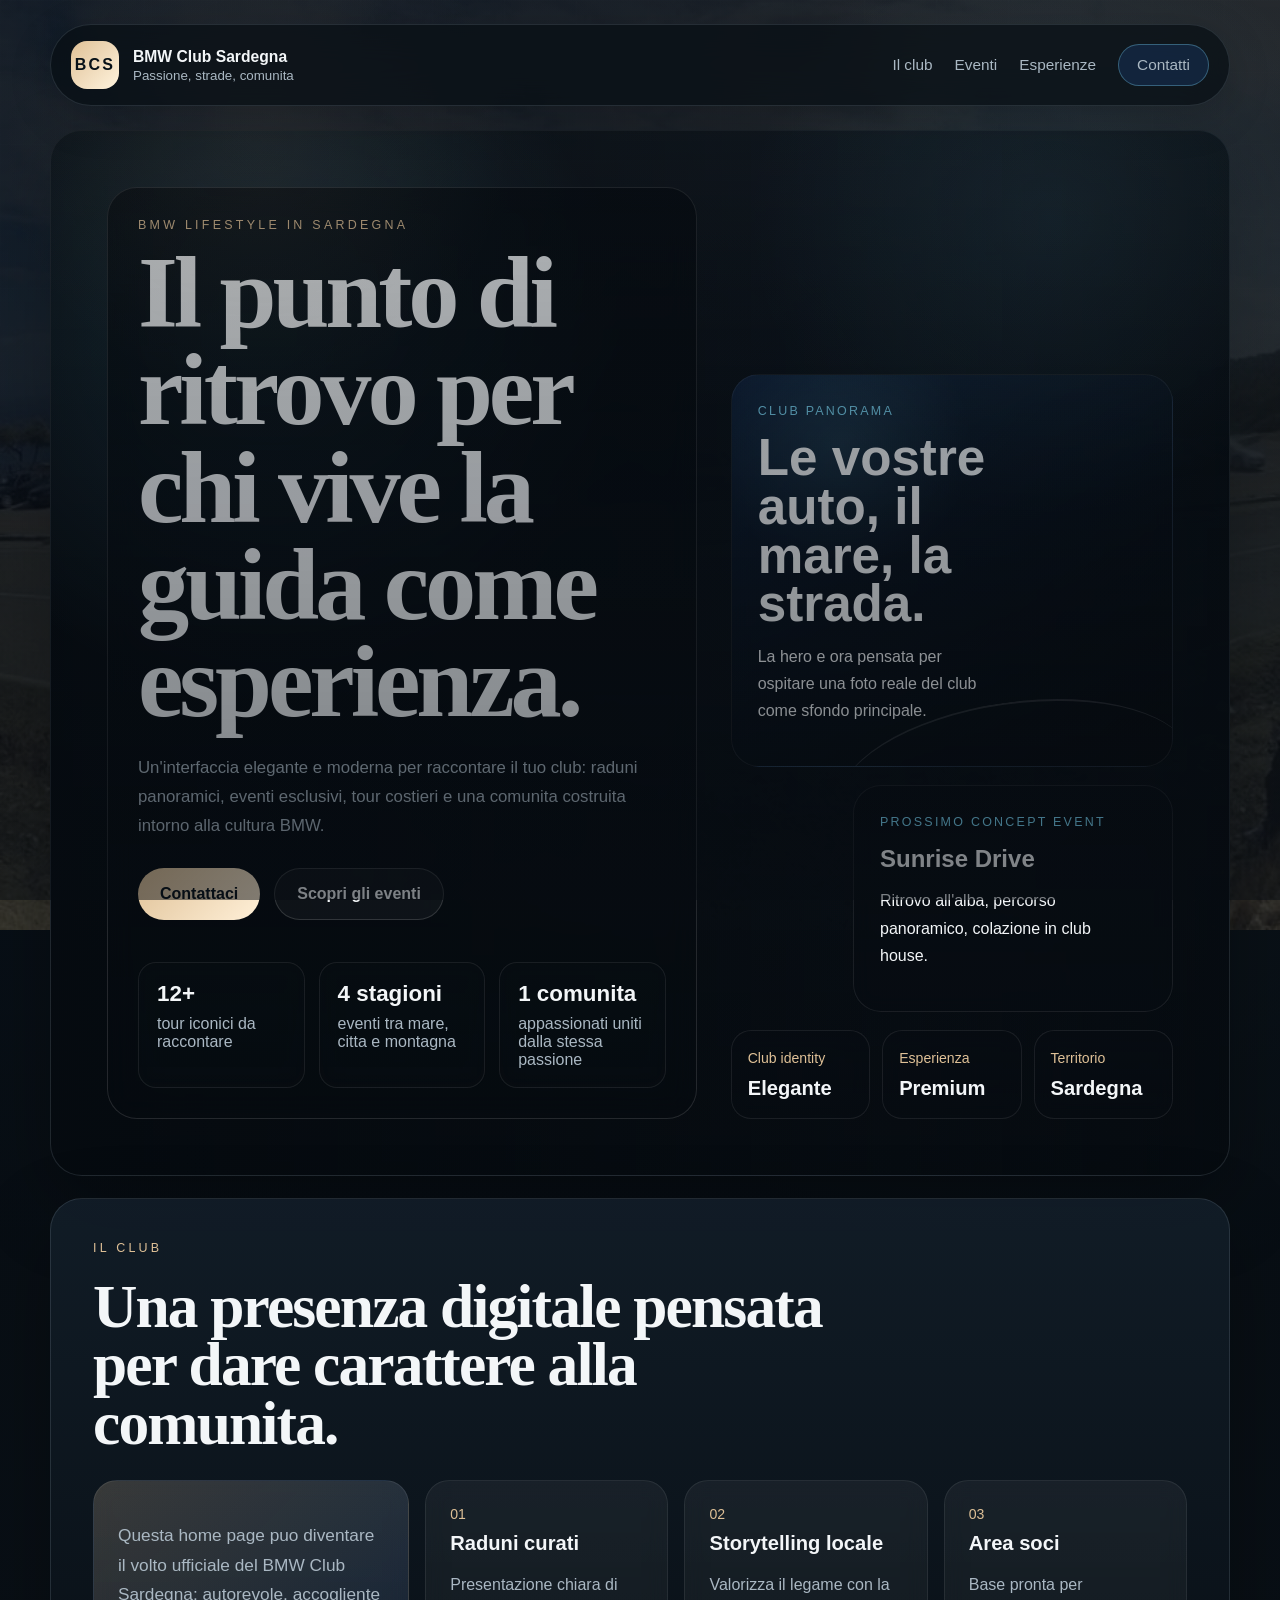
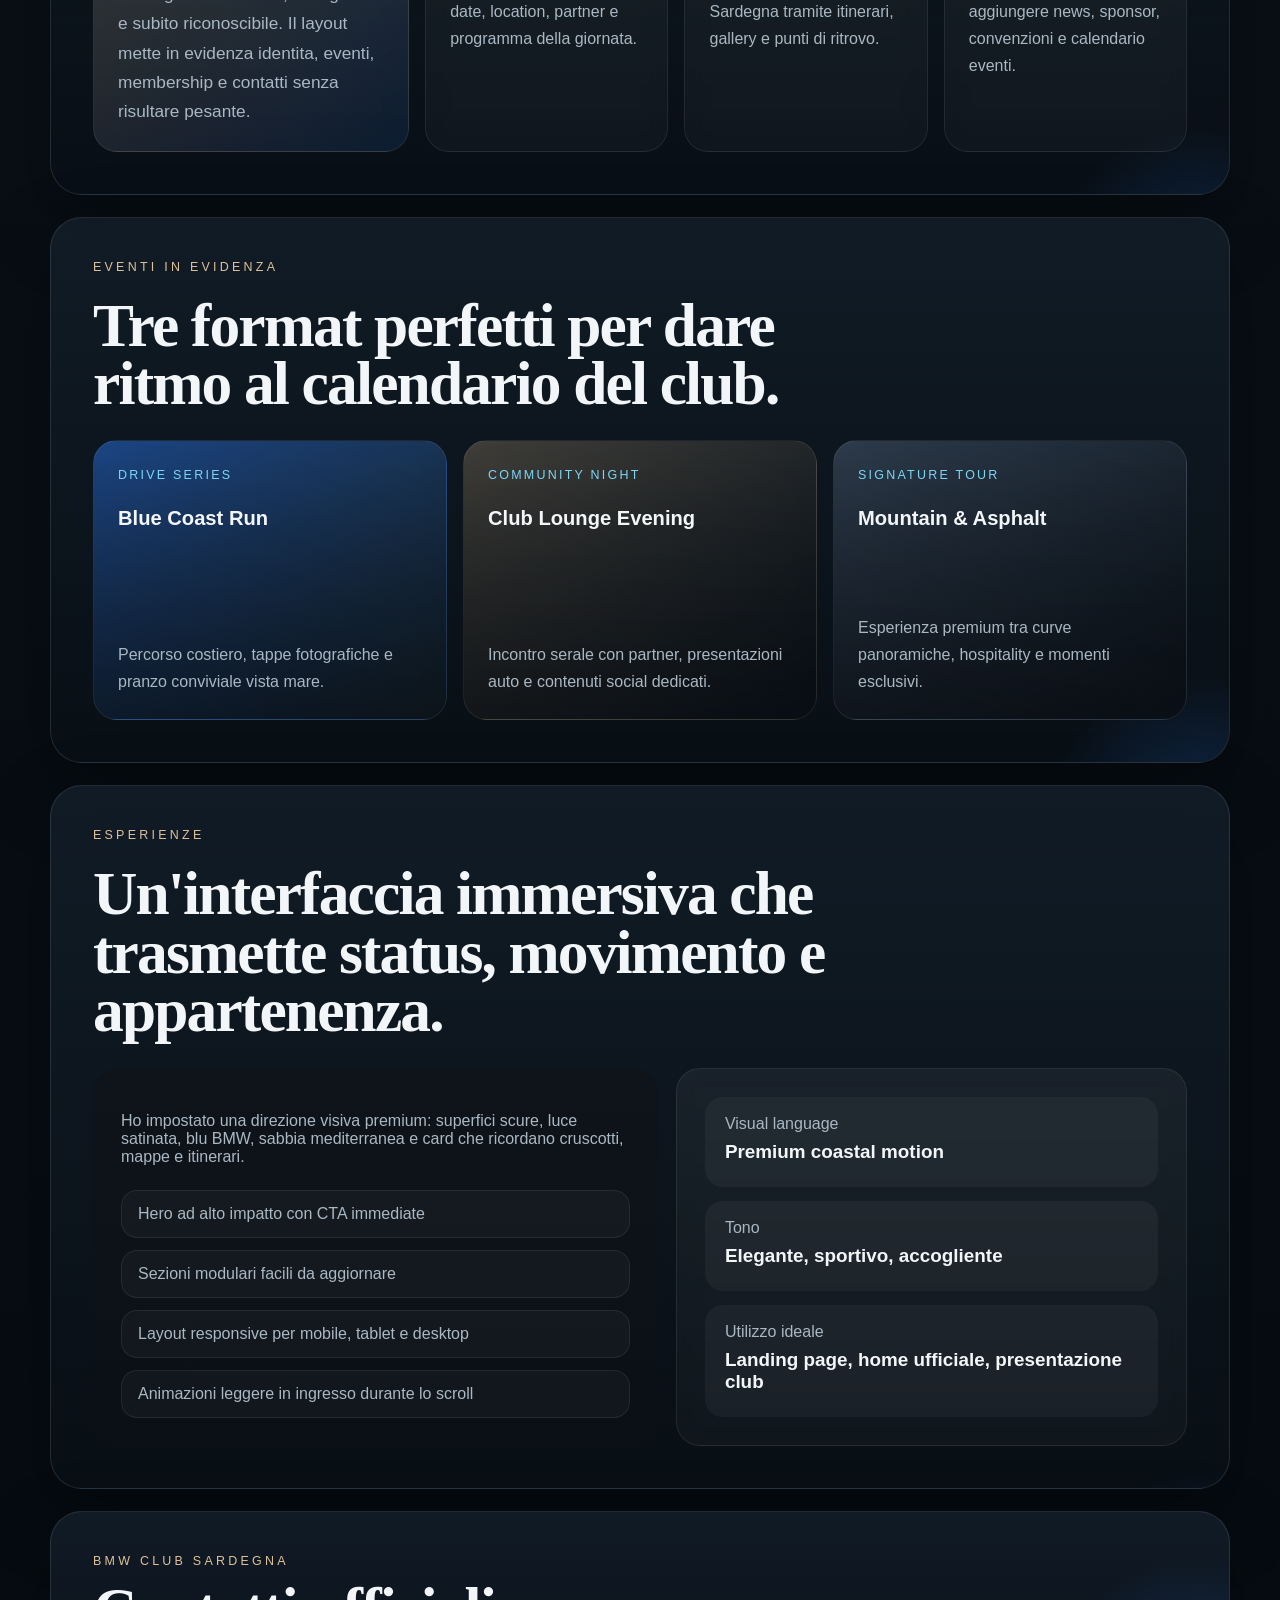
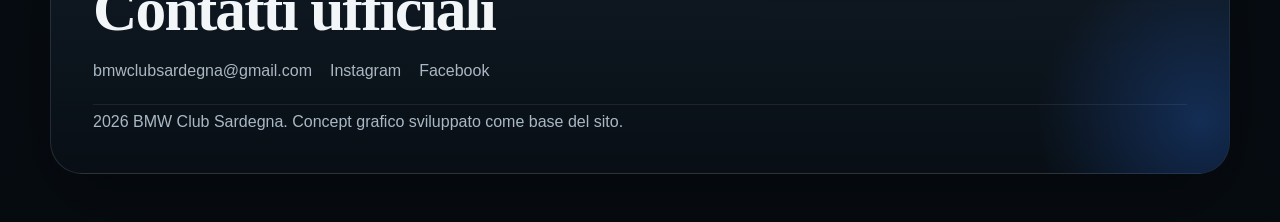
==== commit e443968c: "delete iscrizione" ====
--- a/index.html
+++ b/index.html
@@ -29,7 +29,6 @@
         <a href="#club">Il club</a>
         <a href="#eventi">Eventi</a>
         <a href="#esperienze">Esperienze</a>
-        <a href="#iscrizione">Iscriviti</a>
         <a class="nav-cta" href="#contatti">Contatti</a>
       </nav>
     </header>
@@ -45,7 +44,7 @@
           </p>
 
           <div class="hero-actions">
-            <a class="button button-primary" href="#iscrizione">Diventa socio</a>
+            <a class="button button-primary" href="#contatti">Contattaci</a>
             <a class="button button-secondary" href="#eventi">Scopri gli eventi</a>
           </div>
 
@@ -125,7 +124,7 @@
           <article class="panel">
             <span class="panel-index">03</span>
             <h3>Area soci</h3>
-            <p>Base pronta per aggiungere modulo iscrizione, news, sponsor e calendario eventi.</p>
+            <p>Base pronta per aggiungere news, sponsor, convenzioni e calendario eventi.</p>
           </article>
         </div>
       </section>
@@ -200,39 +199,6 @@
         </div>
       </section>
 
-      <section class="section membership reveal" id="iscrizione">
-        <div class="section-heading">
-          <p class="eyebrow">Iscrizione</p>
-          <h2>Una sezione membership pronta per diventare operativa.</h2>
-        </div>
-
-        <div class="membership-layout">
-          <article class="membership-card">
-            <span class="membership-label">Vantaggi socio</span>
-            <h3>Entrare nel club, qui, puo essere semplice e prestigioso.</h3>
-            <p>
-              La grafica e gia pronta per ospitare un modulo di richiesta, quote associative,
-              convenzioni con partner e calendario accessibile ai membri.
-            </p>
-            <a class="button button-primary" href="#contatti">Richiedi informazioni</a>
-          </article>
-
-          <div class="membership-steps">
-            <article>
-              <strong>01</strong>
-              <p>Invio richiesta socio con dati essenziali e modello BMW.</p>
-            </article>
-            <article>
-              <strong>02</strong>
-              <p>Conferma iscrizione e accesso alle attivita del club.</p>
-            </article>
-            <article>
-              <strong>03</strong>
-              <p>Partecipazione a eventi, tour e contenuti esclusivi.</p>
-            </article>
-          </div>
-        </div>
-      </section>
     </main>
 
     <footer class="site-footer reveal" id="contatti">
--- a/styles.css
+++ b/styles.css
@@ -10,6 +10,7 @@
   --cyan: #7bd7f6;
   --sand: #dfc197;
   --hero-photo: url("./assets/bmw-club-sardegna-hero.jpg");
+  --showcase-photo: url("./assets/club-showcase-bg.jpeg");
   --shadow: 0 30px 80px rgba(0, 0, 0, 0.28);
   --radius-xl: 32px;
   --radius-lg: 24px;
@@ -129,8 +130,6 @@
 .experience-copy p,
 .feature-list li,
 .board-row span,
-.membership-card p,
-.membership-steps p,
 .footer-note,
 .footer-actions a {
   color: var(--muted);
@@ -312,9 +311,7 @@
 .showcase-grid article,
 .panel,
 .route-card,
-.experience-board,
-.membership-card,
-.membership-steps article {
+.experience-board {
   border: 1px solid rgba(255, 255, 255, 0.08);
   background: linear-gradient(180deg, rgba(255, 255, 255, 0.05), rgba(255, 255, 255, 0.03));
   backdrop-filter: blur(10px);
@@ -349,8 +346,10 @@
 .main-card {
   min-height: 320px;
   background:
-    linear-gradient(180deg, rgba(8, 12, 17, 0.14), rgba(8, 12, 17, 0.62)),
+    linear-gradient(180deg, rgba(6, 10, 14, 0.18), rgba(6, 10, 14, 0.72)),
+    linear-gradient(135deg, rgba(5, 10, 14, 0.08), rgba(5, 10, 14, 0.56)),
     radial-gradient(circle at 25% 18%, rgba(123, 215, 246, 0.24), transparent 28%),
+    var(--showcase-photo) center center / cover no-repeat,
     linear-gradient(135deg, rgba(47, 128, 255, 0.22), rgba(8, 12, 17, 0.78));
 }
 
@@ -367,8 +366,7 @@
 
 .card-tag,
 .mini-label,
-.route-kicker,
-.membership-label {
+.route-kicker {
   display: inline-flex;
   align-items: center;
   gap: 8px;
@@ -422,8 +420,7 @@
 
 .showcase-grid strong,
 .panel h3,
-.route-card h3,
-.membership-card h3 {
+.route-card h3 {
   display: block;
   margin-top: 10px;
   font-size: 1.26rem;
@@ -480,9 +477,7 @@
 }
 
 .panel p,
-.route-card p,
-.membership-card p,
-.membership-steps p {
+.route-card p {
   margin: 16px 0 0;
   line-height: 1.7;
 }
@@ -520,17 +515,14 @@
     linear-gradient(135deg, rgba(91, 113, 140, 0.54), rgba(18, 30, 42, 0.26));
 }
 
-.experience-layout,
-.membership-layout {
+.experience-layout {
   display: grid;
   grid-template-columns: 1.05fr 0.95fr;
   gap: 18px;
 }
 
 .experience-copy,
-.experience-board,
-.membership-card,
-.membership-steps {
+.experience-board {
   border-radius: var(--radius-lg);
   padding: 28px;
 }
@@ -573,30 +565,6 @@
   font-size: 1.18rem;
 }
 
-.membership-card {
-  display: grid;
-  align-content: start;
-  gap: 18px;
-  background:
-    linear-gradient(180deg, rgba(255, 255, 255, 0.03), rgba(255, 255, 255, 0.02)),
-    linear-gradient(135deg, rgba(47, 128, 255, 0.12), rgba(223, 193, 151, 0.12));
-}
-
-.membership-steps {
-  display: grid;
-  gap: 14px;
-}
-
-.membership-steps article {
-  padding: 20px;
-  border-radius: 20px;
-}
-
-.membership-steps strong {
-  font-size: 1.6rem;
-  color: var(--sand);
-}
-
 .site-footer {
   display: grid;
   gap: 24px;
@@ -629,8 +597,7 @@
   .hero,
   .intro-layout,
   .route-grid,
-  .experience-layout,
-  .membership-layout {
+  .experience-layout {
     grid-template-columns: 1fr;
   }
 
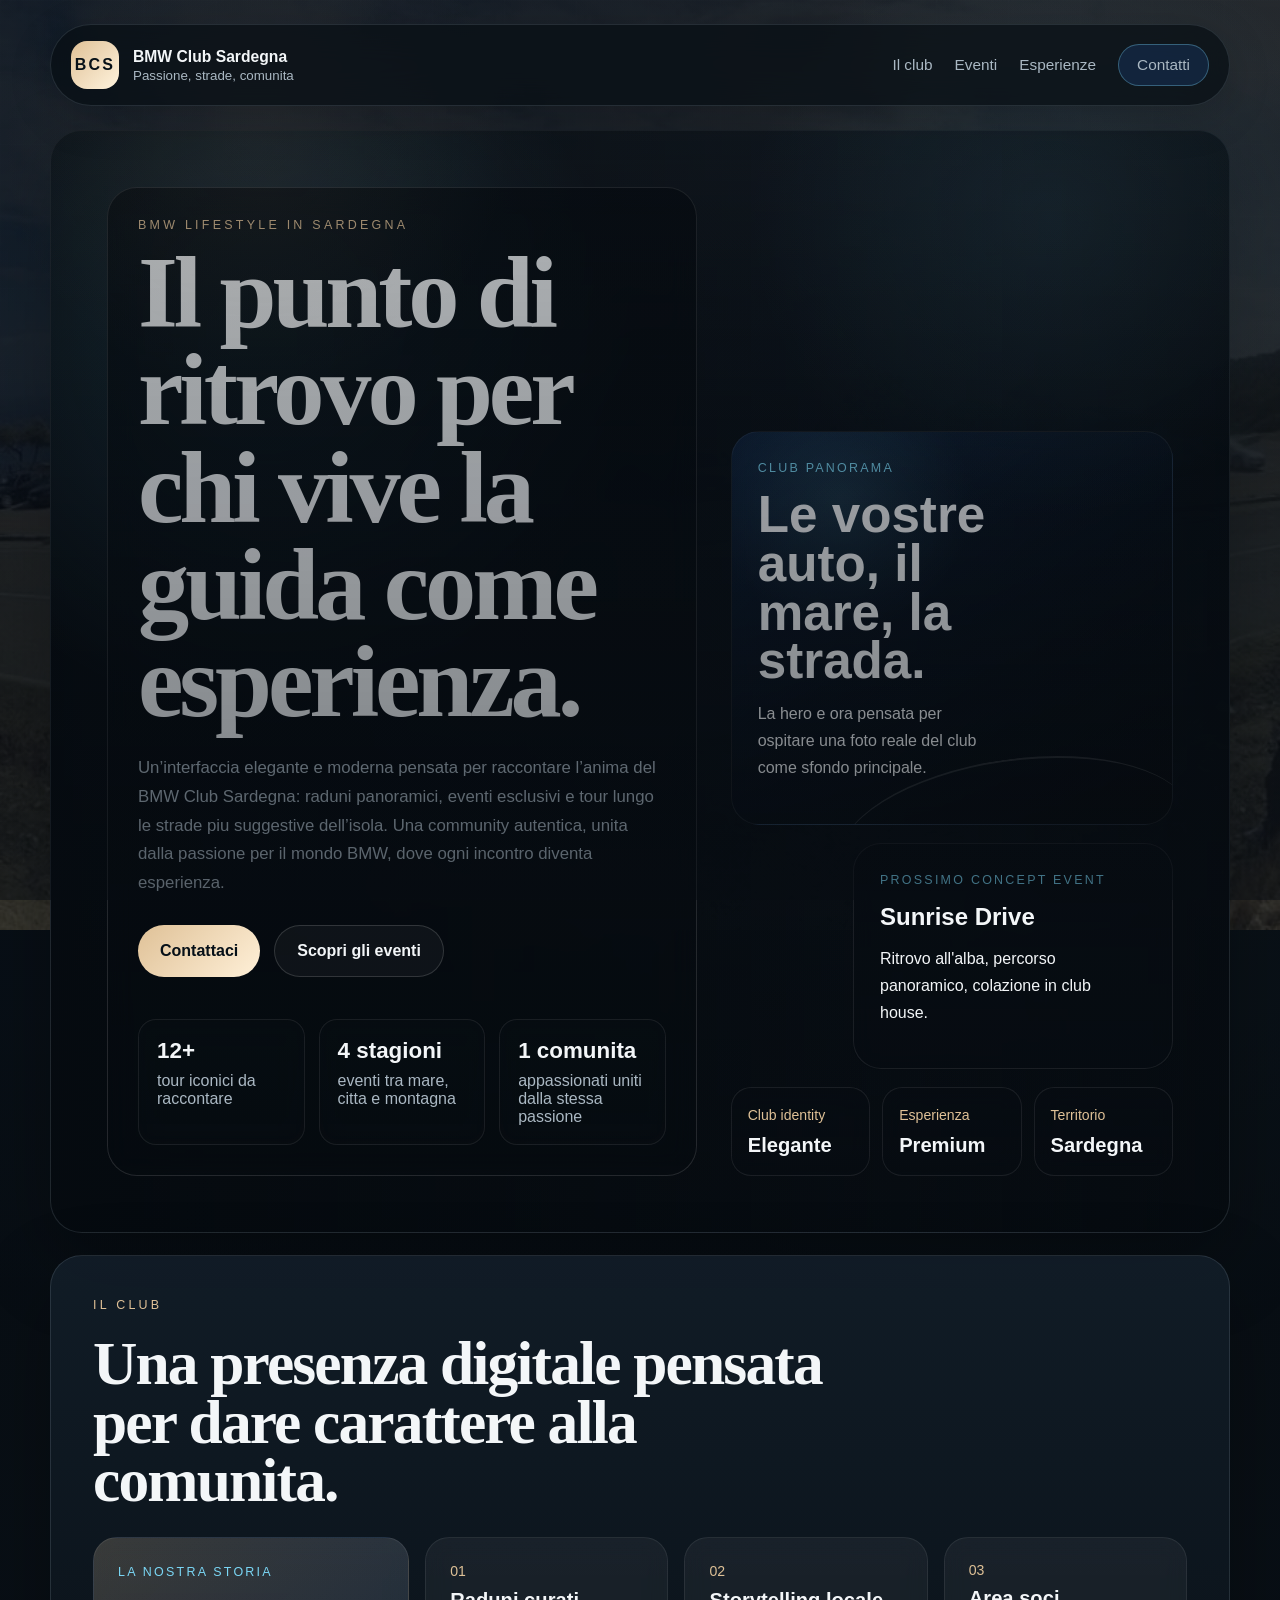
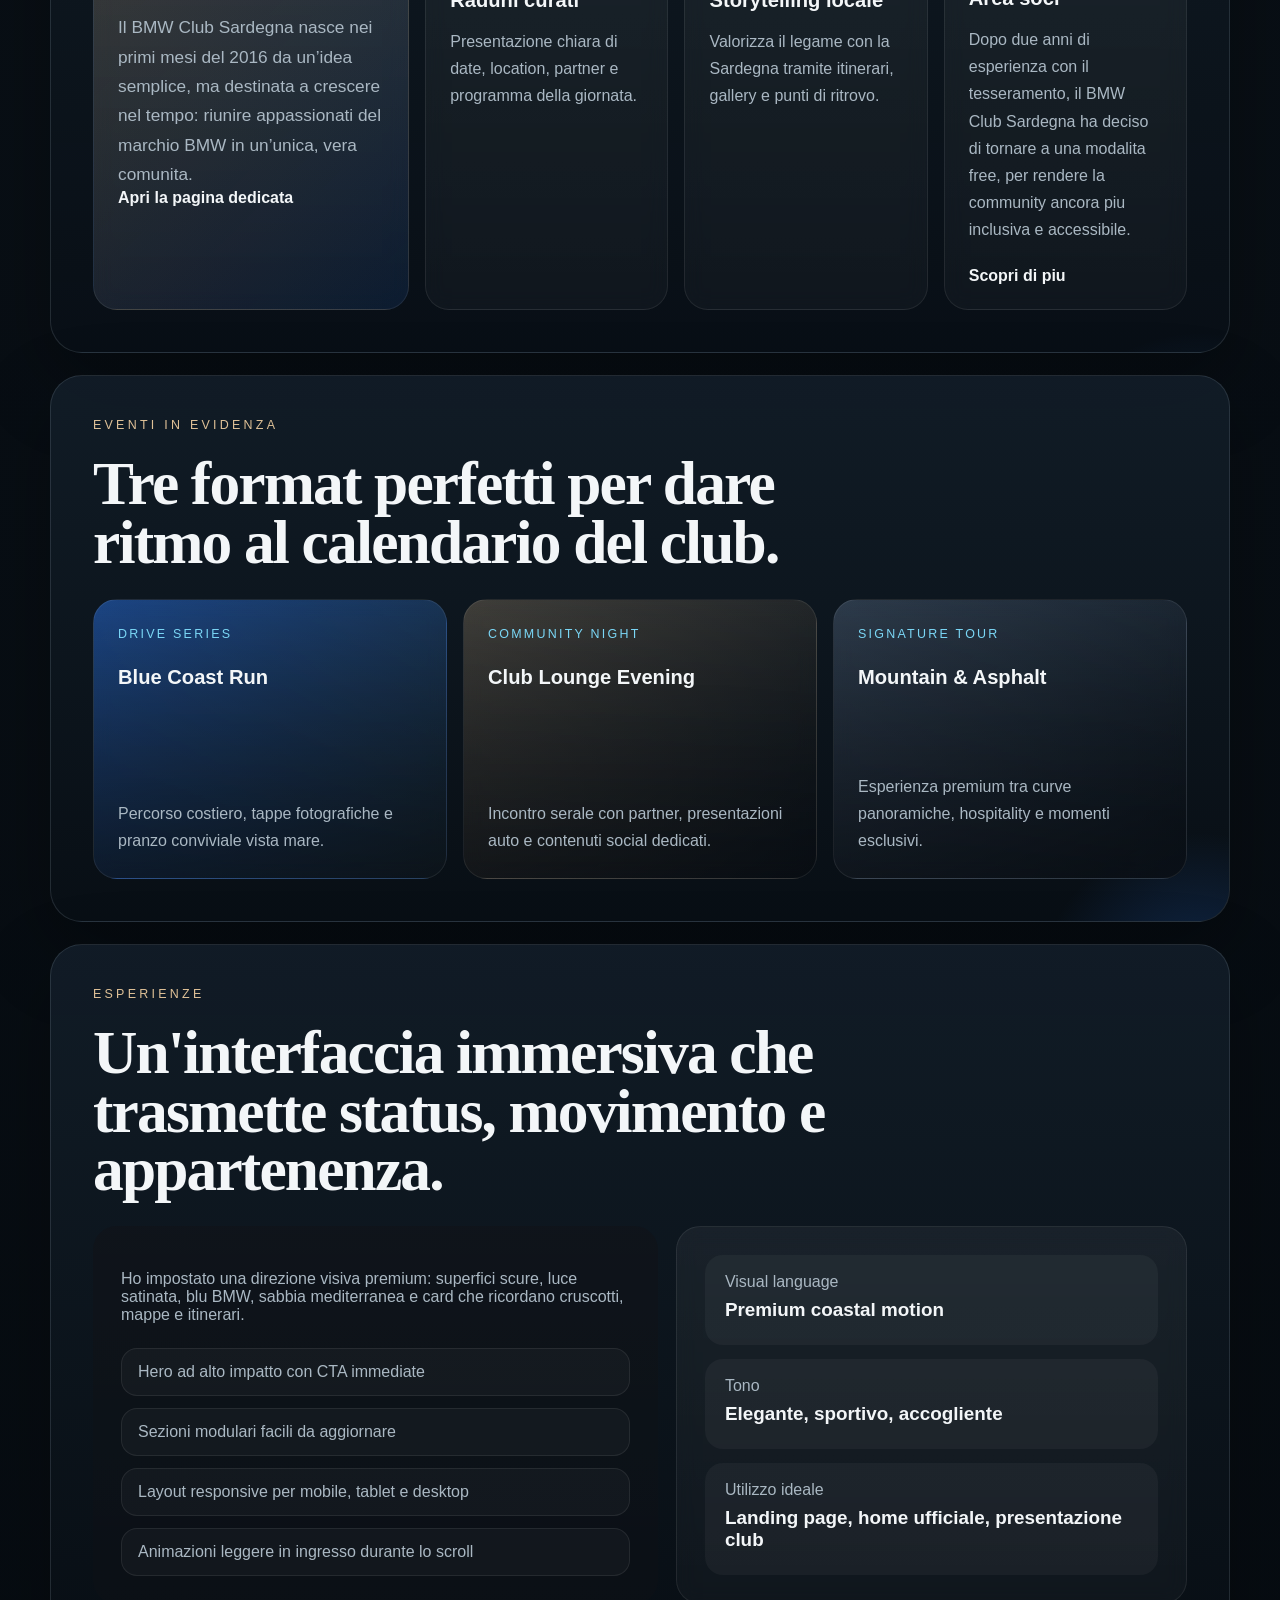
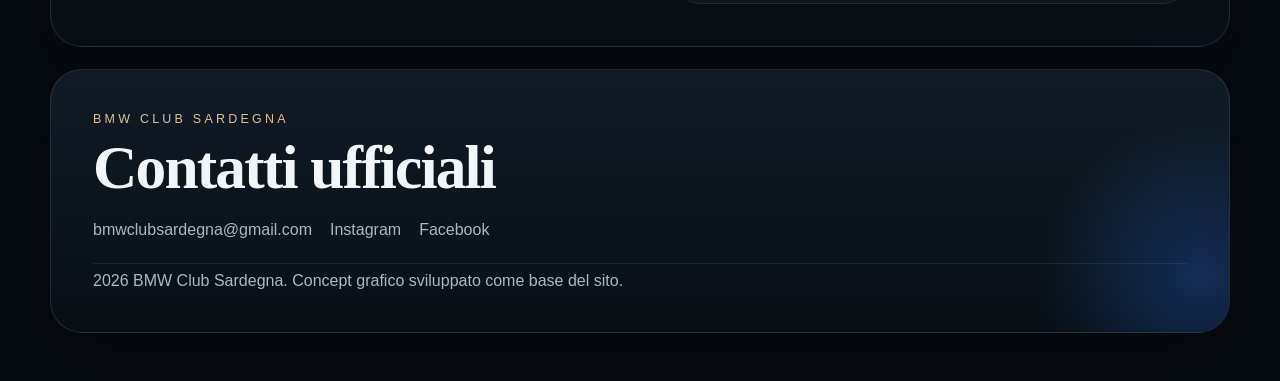
==== commit 8ad98cfa: "add story soci" ====
--- a/index.html
+++ b/index.html
@@ -39,8 +39,10 @@
           <p class="eyebrow">BMW lifestyle in Sardegna</p>
           <h1>Il punto di ritrovo per chi vive la guida come esperienza.</h1>
           <p class="hero-text">
-            Un'interfaccia elegante e moderna per raccontare il tuo club: raduni panoramici,
-            eventi esclusivi, tour costieri e una comunita costruita intorno alla cultura BMW.
+            Un&rsquo;interfaccia elegante e moderna pensata per raccontare l&rsquo;anima del BMW Club
+            Sardegna: raduni panoramici, eventi esclusivi e tour lungo le strade piu suggestive
+            dell&rsquo;isola. Una community autentica, unita dalla passione per il mondo BMW, dove
+            ogni incontro diventa esperienza.
           </p>
 
           <div class="hero-actions">
@@ -101,13 +103,15 @@
         </div>
 
         <div class="intro-layout">
-          <article class="panel panel-large">
+          <a class="panel panel-large panel-link" href="storia.html">
+            <span class="panel-kicker">La nostra storia</span>
             <p>
-              Questa home page puo diventare il volto ufficiale del BMW Club Sardegna: autorevole,
-              accogliente e subito riconoscibile. Il layout mette in evidenza identita, eventi,
-              membership e contatti senza risultare pesante.
+              Il BMW Club Sardegna nasce nei primi mesi del 2016 da un&rsquo;idea semplice, ma
+              destinata a crescere nel tempo: riunire appassionati del marchio BMW in un&rsquo;unica,
+              vera comunita.
             </p>
-          </article>
+            <span class="panel-action">Apri la pagina dedicata</span>
+          </a>
 
           <article class="panel">
             <span class="panel-index">01</span>
@@ -121,11 +125,15 @@
             <p>Valorizza il legame con la Sardegna tramite itinerari, gallery e punti di ritrovo.</p>
           </article>
 
-          <article class="panel">
+          <a class="panel panel-link panel-compact" href="community.html">
             <span class="panel-index">03</span>
             <h3>Area soci</h3>
-            <p>Base pronta per aggiungere news, sponsor, convenzioni e calendario eventi.</p>
-          </article>
+            <p>
+              Dopo due anni di esperienza con il tesseramento, il BMW Club Sardegna ha deciso di
+              tornare a una modalita free, per rendere la community ancora piu inclusiva e accessibile.
+            </p>
+            <span class="panel-action">Scopri di piu</span>
+          </a>
         </div>
       </section>
 
--- a/styles.css
+++ b/styles.css
@@ -418,6 +418,16 @@
   font-size: 0.88rem;
 }
 
+.panel-kicker {
+  display: inline-flex;
+  align-items: center;
+  margin-bottom: 18px;
+  font-size: 0.78rem;
+  letter-spacing: 0.18em;
+  text-transform: uppercase;
+  color: var(--cyan);
+}
+
 .showcase-grid strong,
 .panel h3,
 .route-card h3 {
@@ -459,7 +469,9 @@
 
 .panel-large {
   display: flex;
-  align-items: end;
+  flex-direction: column;
+  align-items: flex-start;
+  justify-content: space-between;
   background:
     linear-gradient(180deg, rgba(255, 255, 255, 0.03), rgba(8, 12, 17, 0.08)),
     linear-gradient(135deg, rgba(223, 193, 151, 0.18), rgba(47, 128, 255, 0.12));
@@ -469,6 +481,32 @@
   max-width: 52ch;
   font-size: 1.08rem;
   line-height: 1.8;
+}
+
+.panel-link {
+  display: block;
+  transition: transform 180ms ease, border-color 180ms ease, background 180ms ease;
+}
+
+.panel-link:hover,
+.panel-link:focus-visible {
+  transform: translateY(-4px);
+  border-color: rgba(123, 215, 246, 0.3);
+  background:
+    linear-gradient(180deg, rgba(255, 255, 255, 0.04), rgba(8, 12, 17, 0.1)),
+    linear-gradient(135deg, rgba(223, 193, 151, 0.22), rgba(47, 128, 255, 0.16));
+}
+
+.panel-action {
+  margin-top: 24px;
+  font-weight: 700;
+  color: var(--text);
+}
+
+.panel-compact {
+  display: flex;
+  flex-direction: column;
+  justify-content: space-between;
 }
 
 .panel h3,
@@ -570,6 +608,79 @@
   gap: 24px;
 }
 
+.story-page {
+  display: grid;
+  gap: 22px;
+  margin-top: 24px;
+}
+
+.story-nav {
+  gap: 14px;
+}
+
+.story-hero h1 {
+  max-width: 14ch;
+  font-size: clamp(3rem, 6vw, 5.2rem);
+}
+
+.story-lead {
+  max-width: 70ch;
+  margin: 10px 0 0;
+  color: var(--muted);
+  font-size: 1.08rem;
+  line-height: 1.8;
+}
+
+.story-layout {
+  display: grid;
+  grid-template-columns: 1.25fr 0.75fr;
+  gap: 18px;
+}
+
+.story-card {
+  border: 1px solid rgba(255, 255, 255, 0.08);
+  border-radius: var(--radius-lg);
+  padding: 30px;
+  background: linear-gradient(180deg, rgba(255, 255, 255, 0.04), rgba(255, 255, 255, 0.02));
+  backdrop-filter: blur(10px);
+}
+
+.story-card-main p {
+  margin: 0;
+  color: var(--muted);
+  font-size: 1.05rem;
+  line-height: 1.9;
+}
+
+.story-card-main p + p {
+  margin-top: 22px;
+}
+
+.story-card-side {
+  display: grid;
+  align-content: start;
+  gap: 16px;
+}
+
+.story-milestone {
+  padding: 18px 20px;
+  border: 1px solid rgba(255, 255, 255, 0.08);
+  border-radius: 18px;
+  background: rgba(255, 255, 255, 0.03);
+}
+
+.story-milestone strong {
+  display: block;
+  font-size: 1.2rem;
+  color: var(--sand);
+}
+
+.story-milestone p {
+  margin: 10px 0 0;
+  color: var(--muted);
+  line-height: 1.7;
+}
+
 .footer-actions {
   display: flex;
   flex-wrap: wrap;
@@ -597,7 +708,8 @@
   .hero,
   .intro-layout,
   .route-grid,
-  .experience-layout {
+  .experience-layout,
+  .story-layout {
     grid-template-columns: 1fr;
   }
 
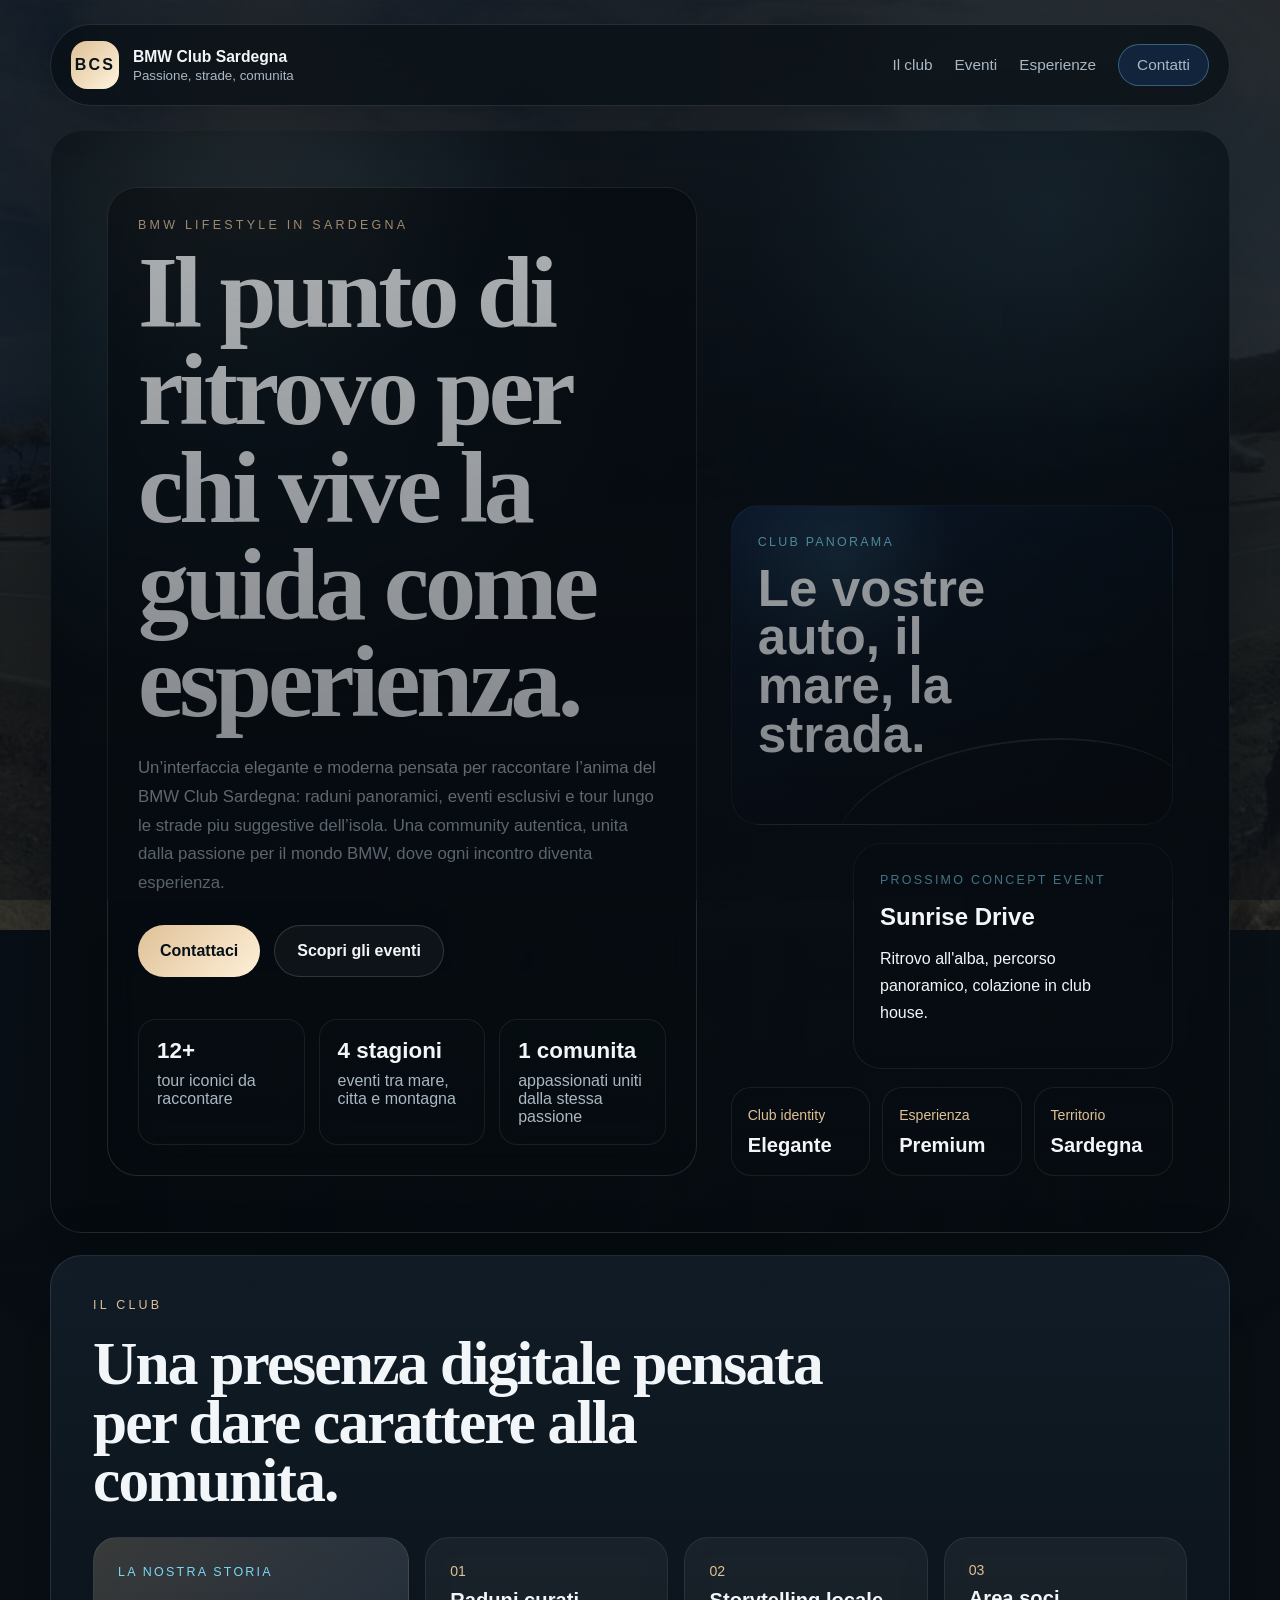
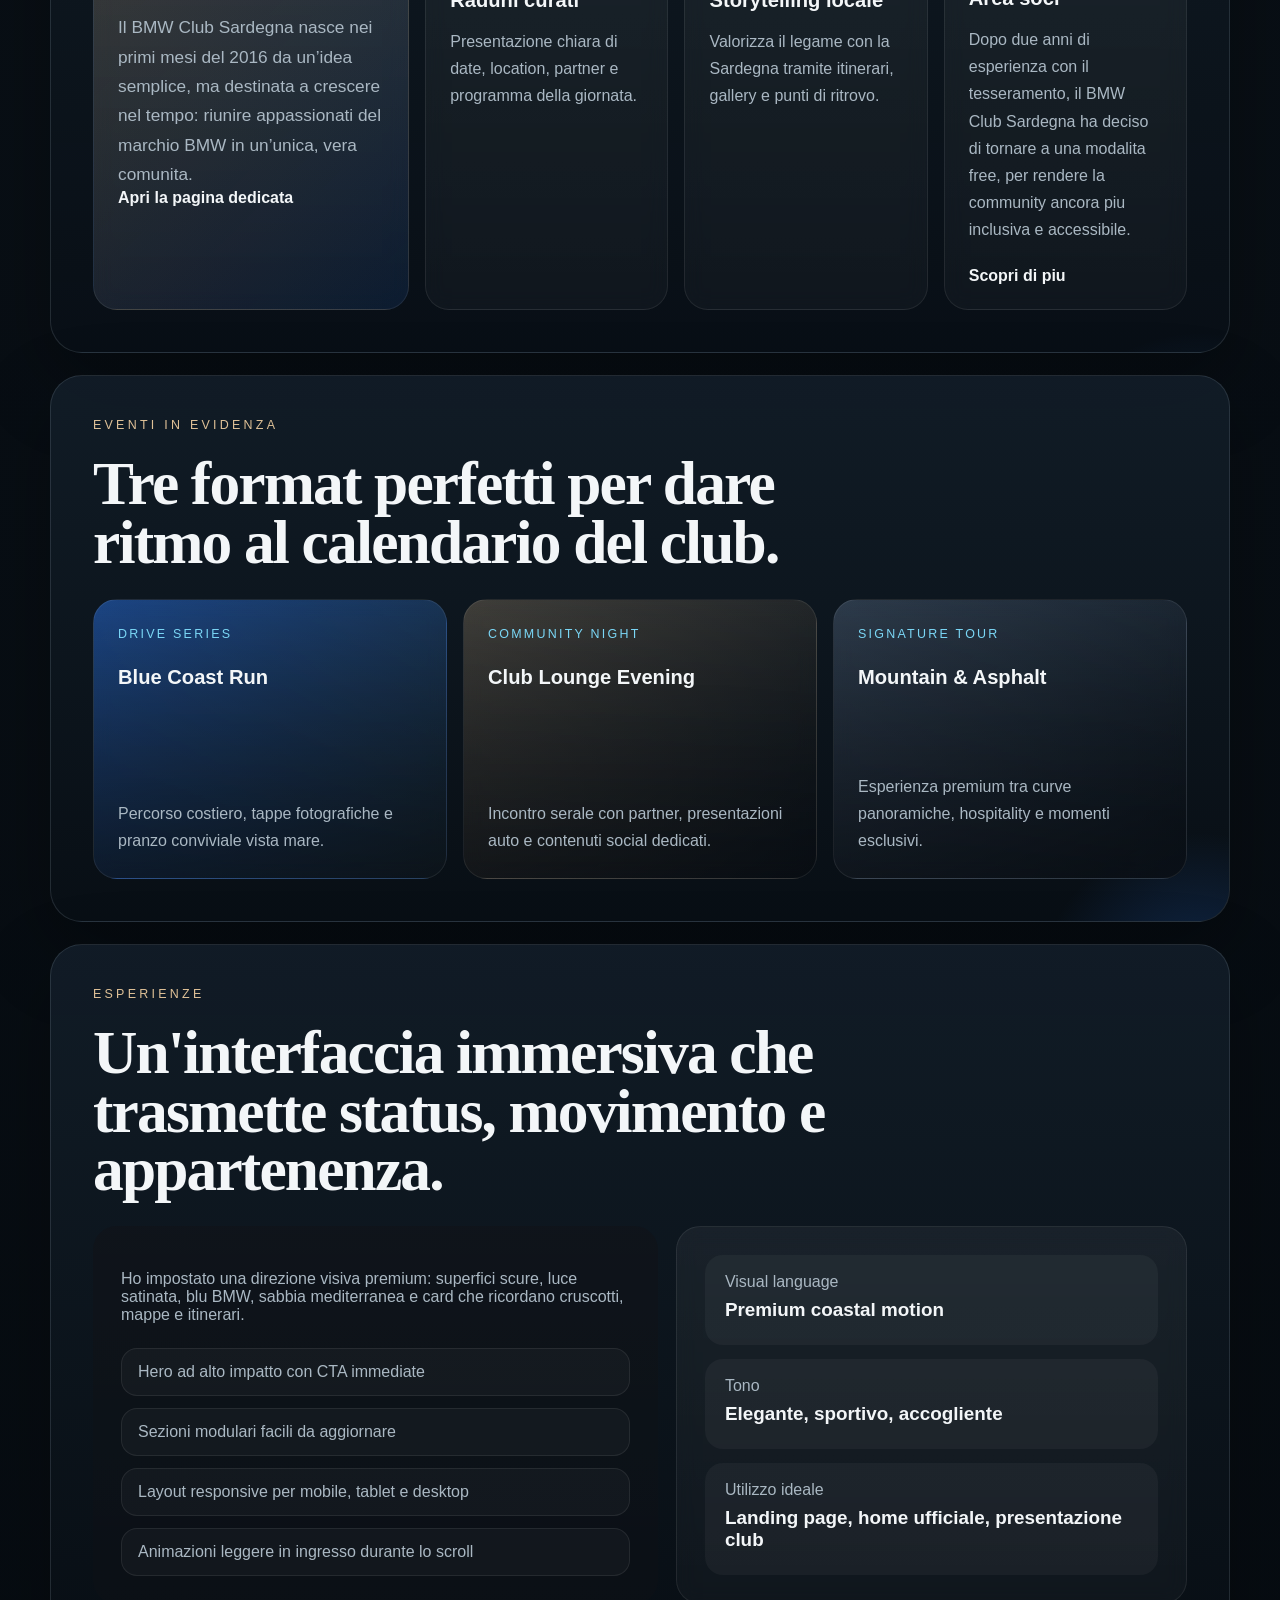
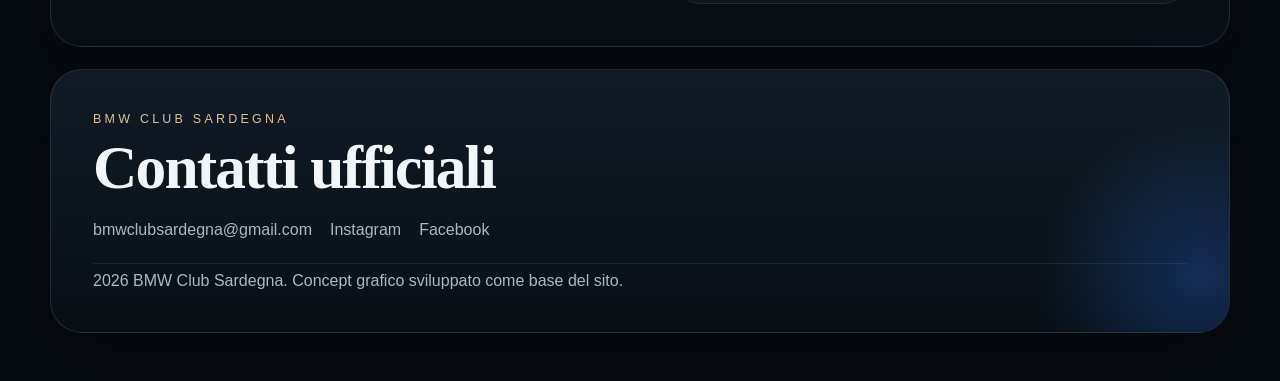
==== commit bb4bf3d6: "fix" ====
--- a/index.html
+++ b/index.html
@@ -70,7 +70,6 @@
           <div class="showcase-card main-card">
             <span class="card-tag">Club panorama</span>
             <h2>Le vostre auto, il mare, la strada.</h2>
-            <p>La hero e ora pensata per ospitare una foto reale del club come sfondo principale.</p>
           </div>
 
           <div class="showcase-card side-card">
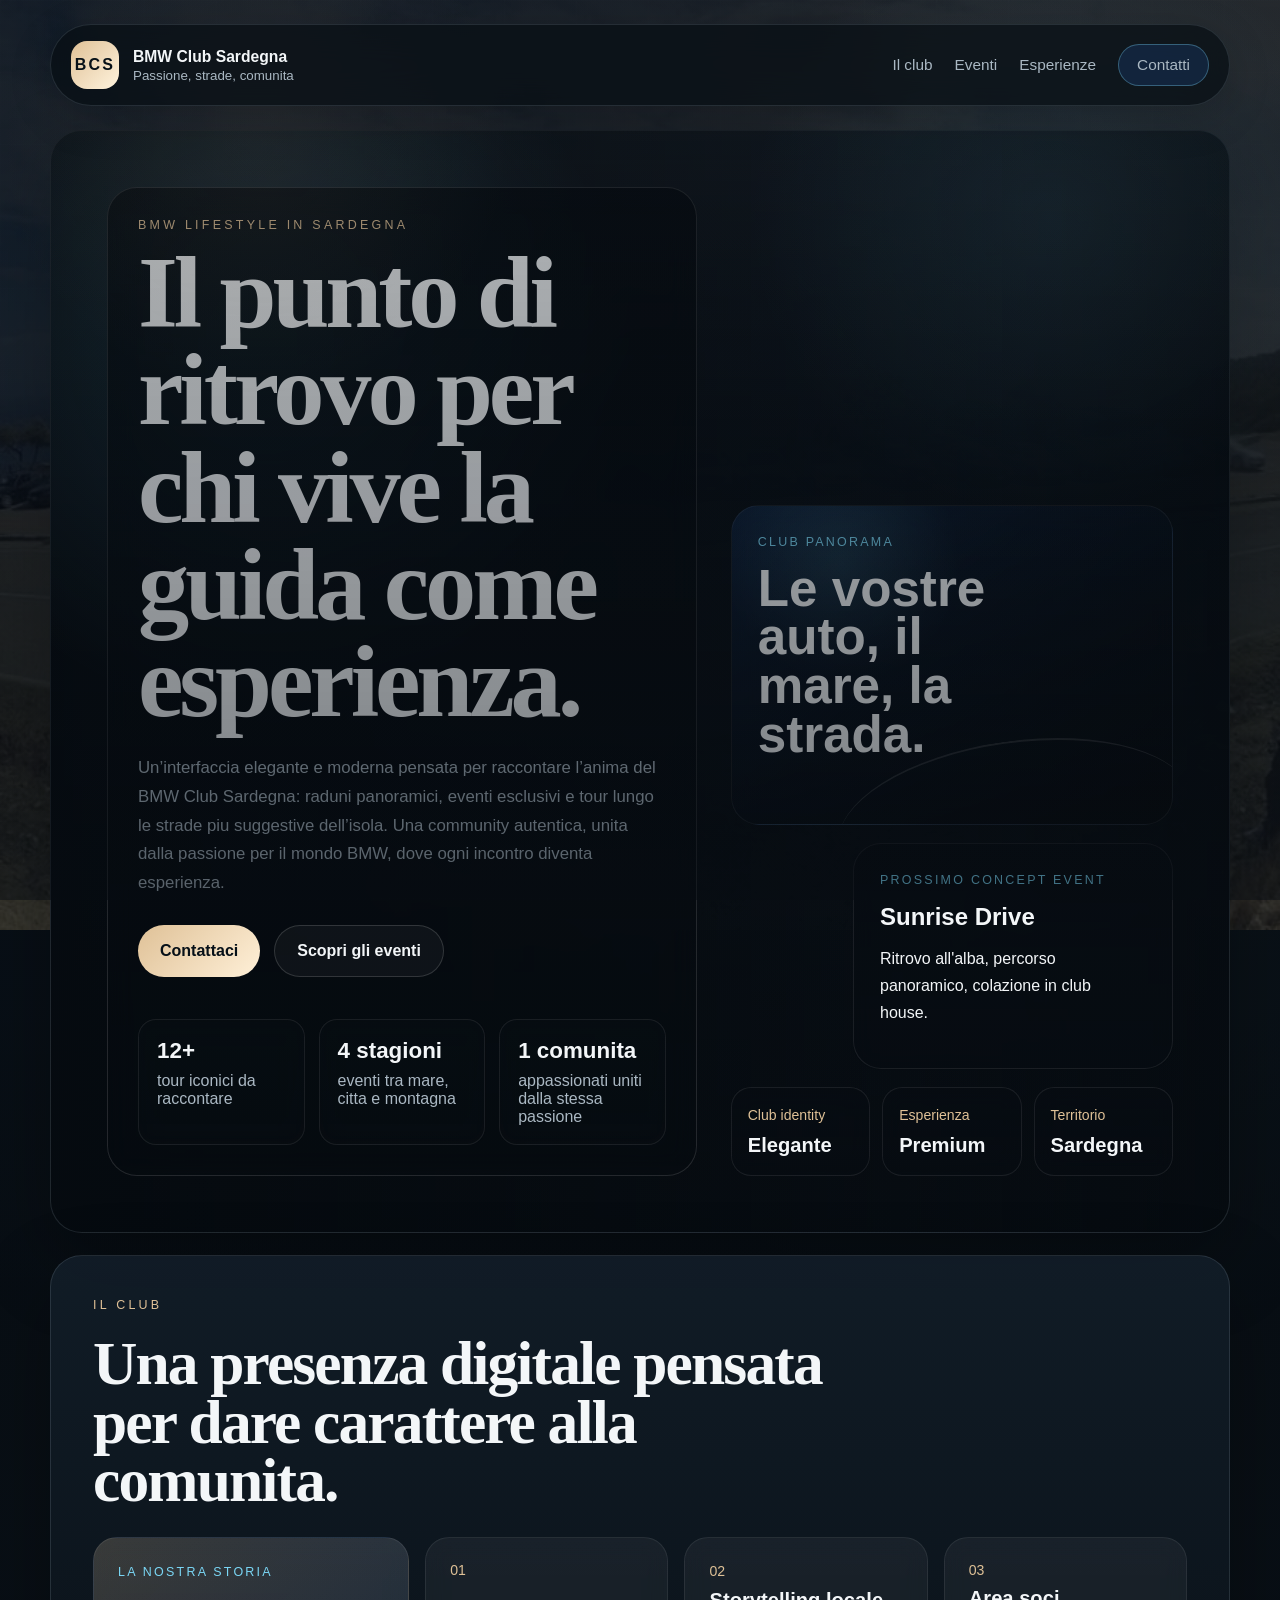
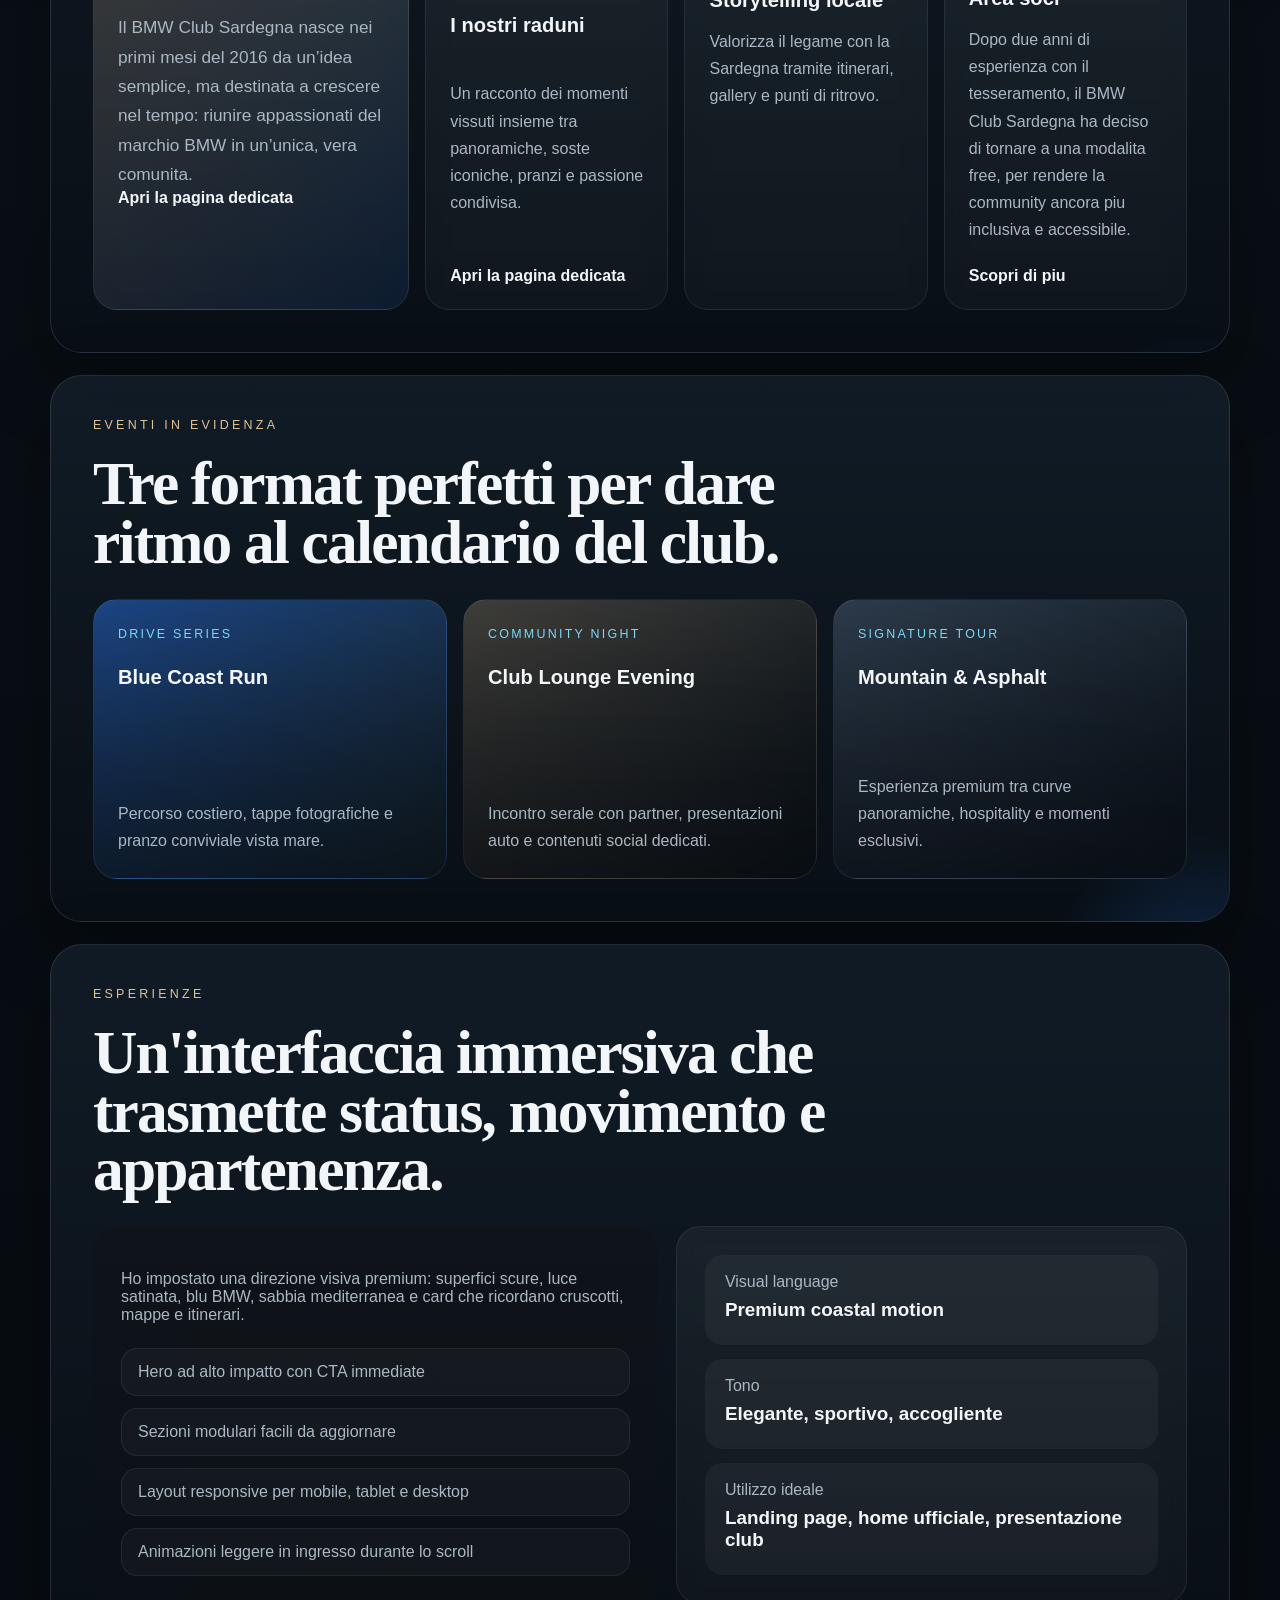
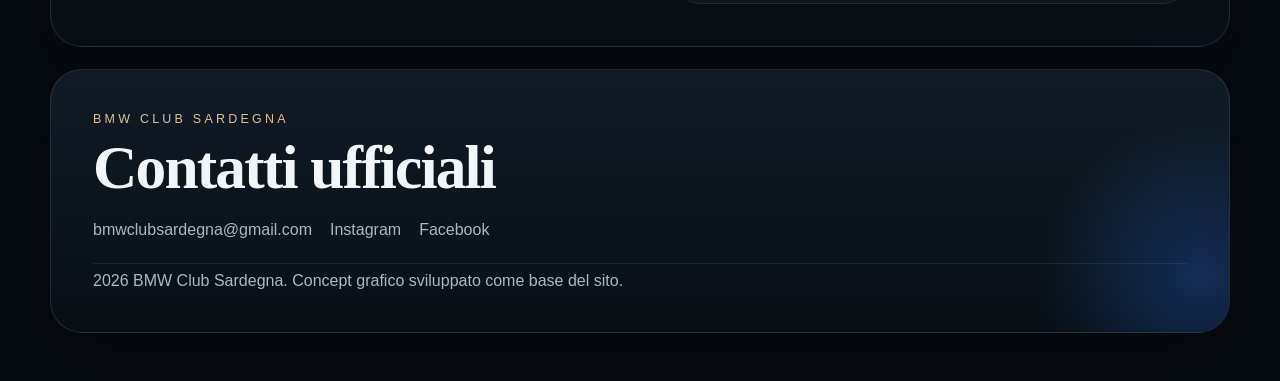
==== commit c2b3d970: "add raduni" ====
--- a/index.html
+++ b/index.html
@@ -112,11 +112,15 @@
             <span class="panel-action">Apri la pagina dedicata</span>
           </a>
 
-          <article class="panel">
+          <a class="panel panel-link panel-compact" href="raduni.html">
             <span class="panel-index">01</span>
-            <h3>Raduni curati</h3>
-            <p>Presentazione chiara di date, location, partner e programma della giornata.</p>
-          </article>
+            <h3>I nostri raduni</h3>
+            <p>
+              Un racconto dei momenti vissuti insieme tra panoramiche, soste iconiche, pranzi e
+              passione condivisa.
+            </p>
+            <span class="panel-action">Apri la pagina dedicata</span>
+          </a>
 
           <article class="panel">
             <span class="panel-index">02</span>
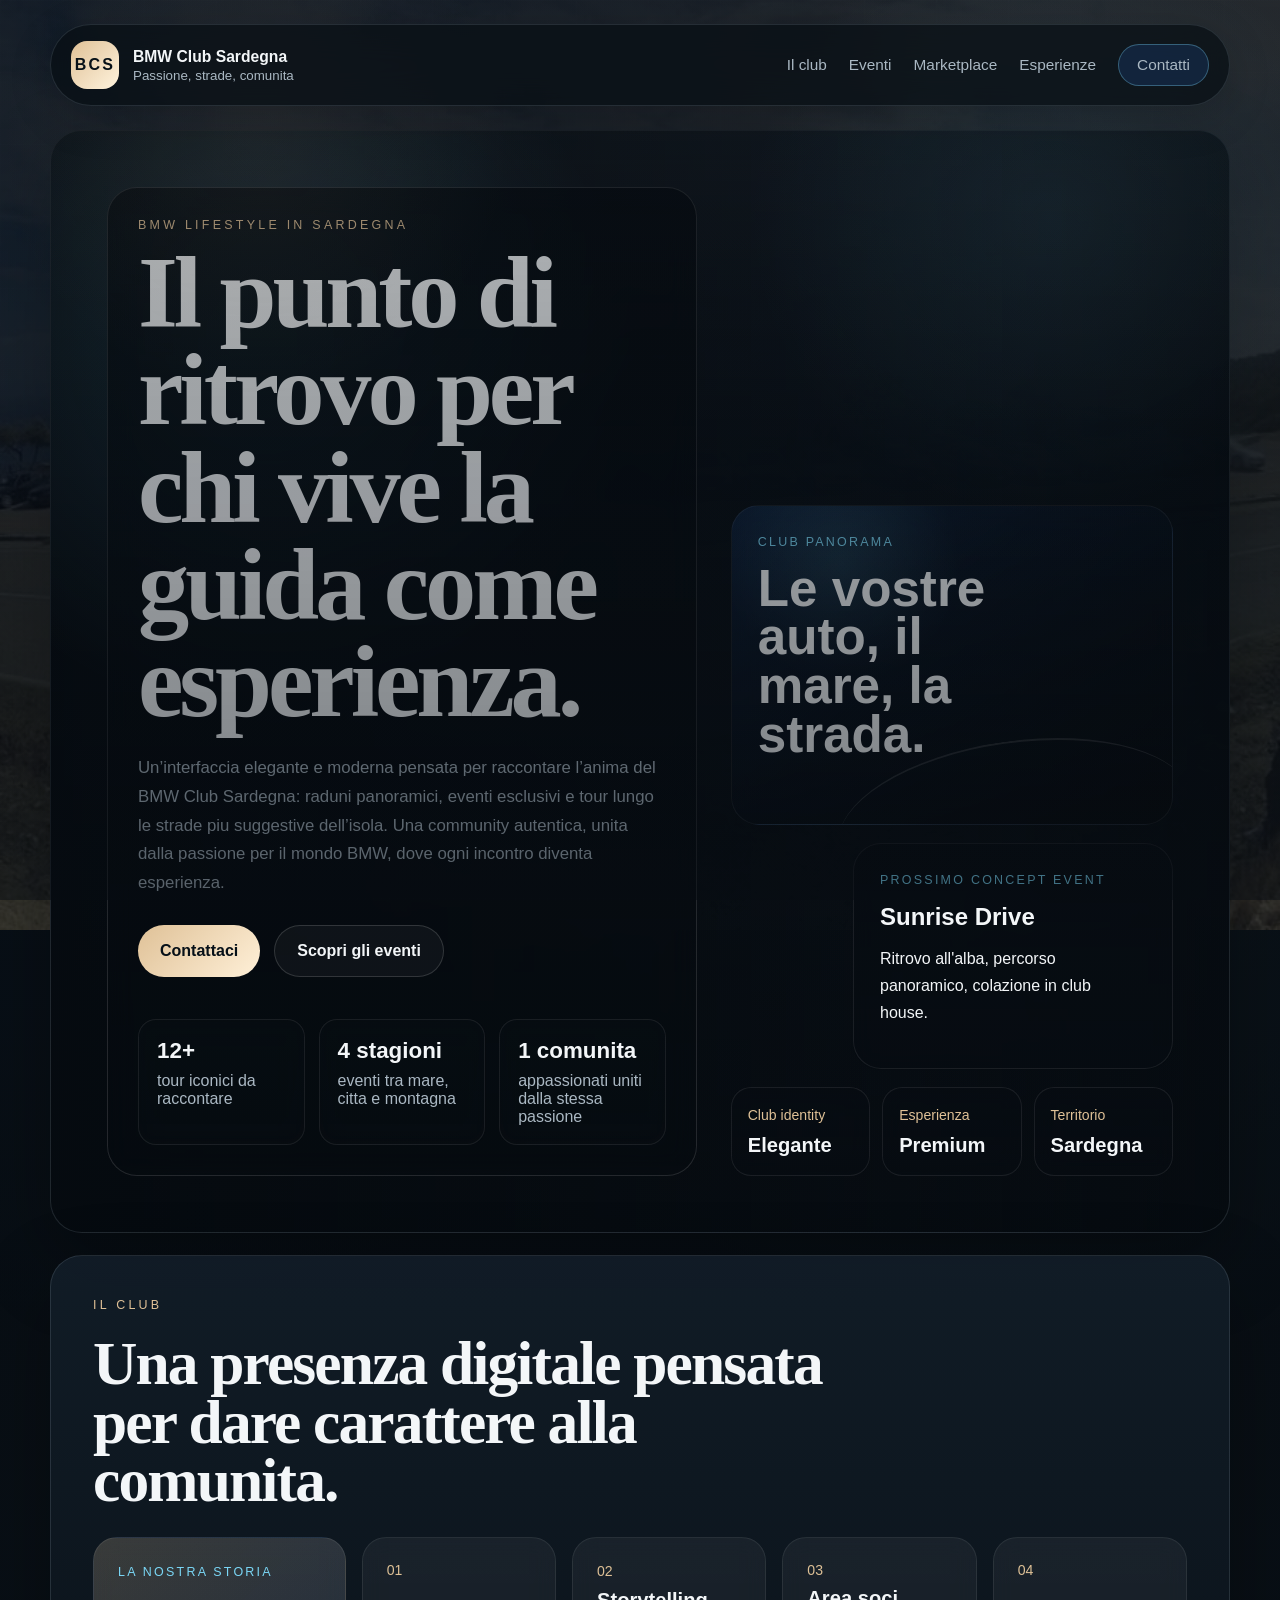
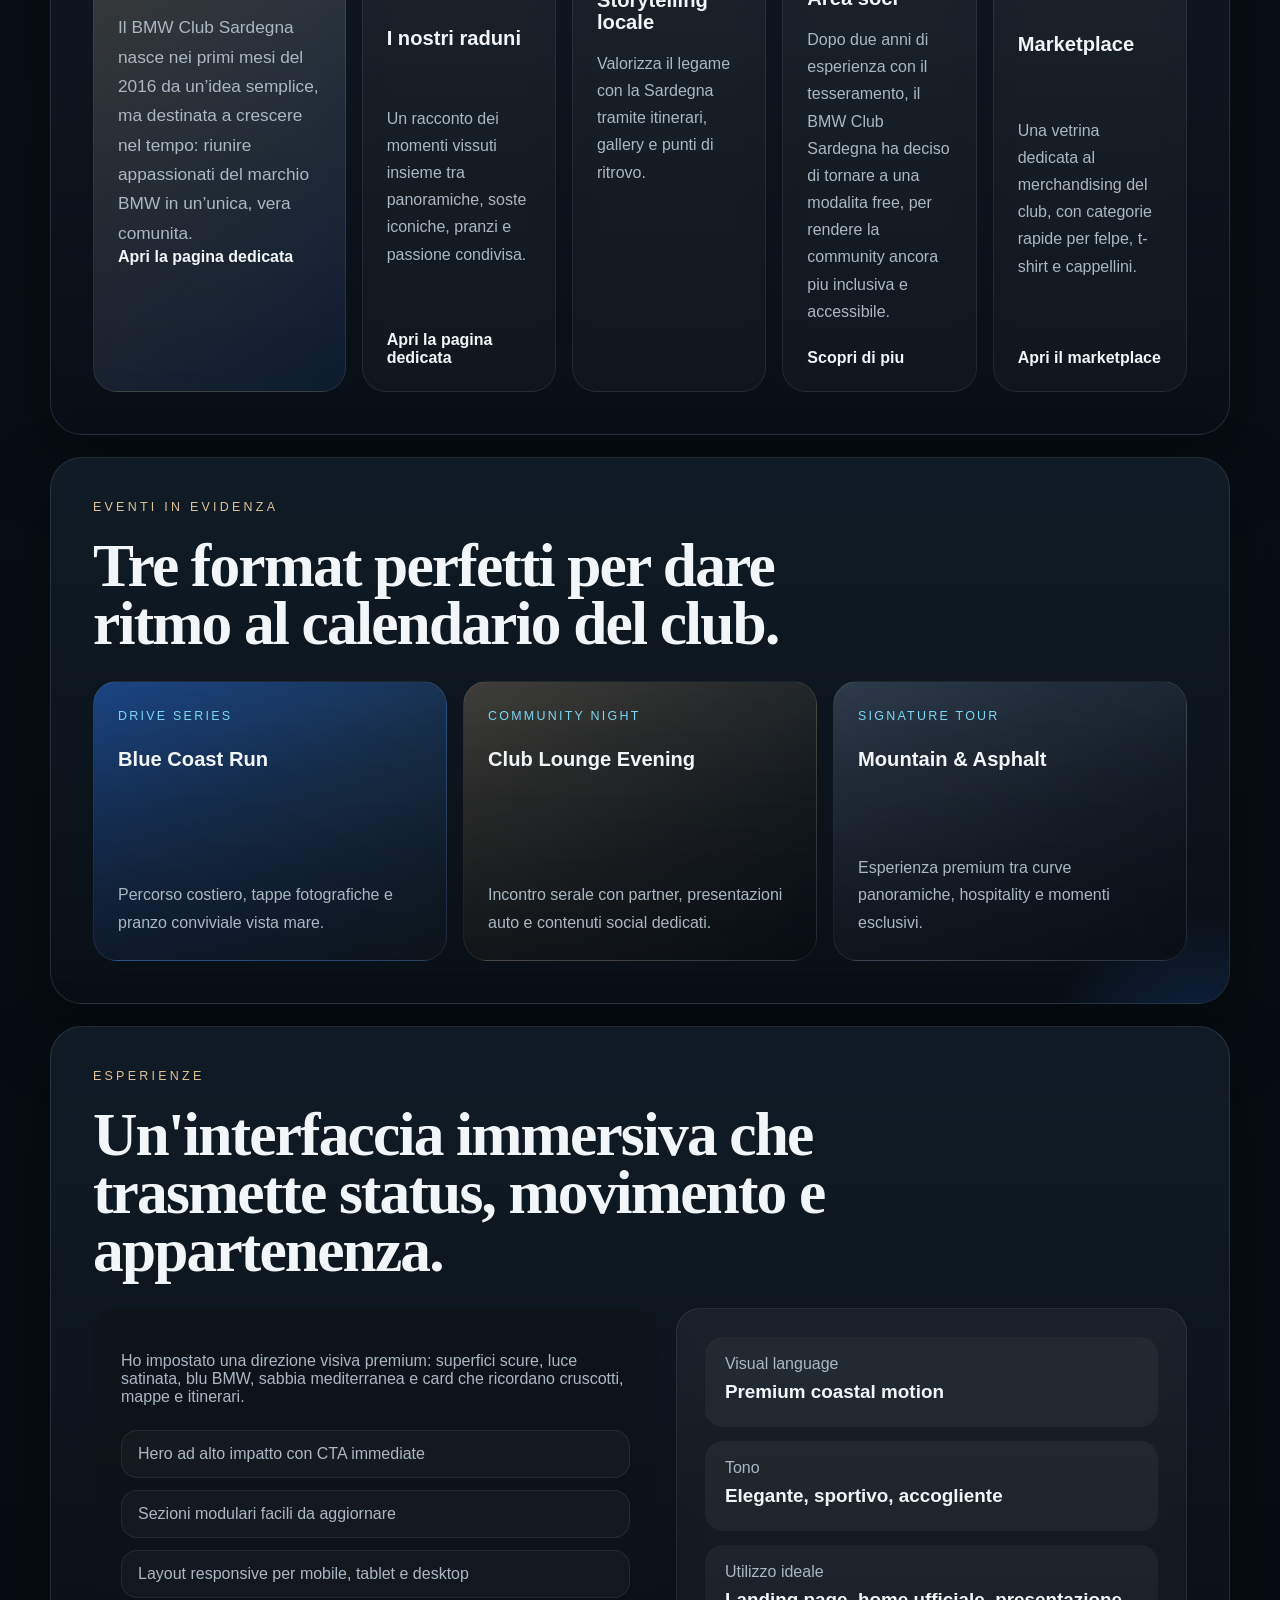
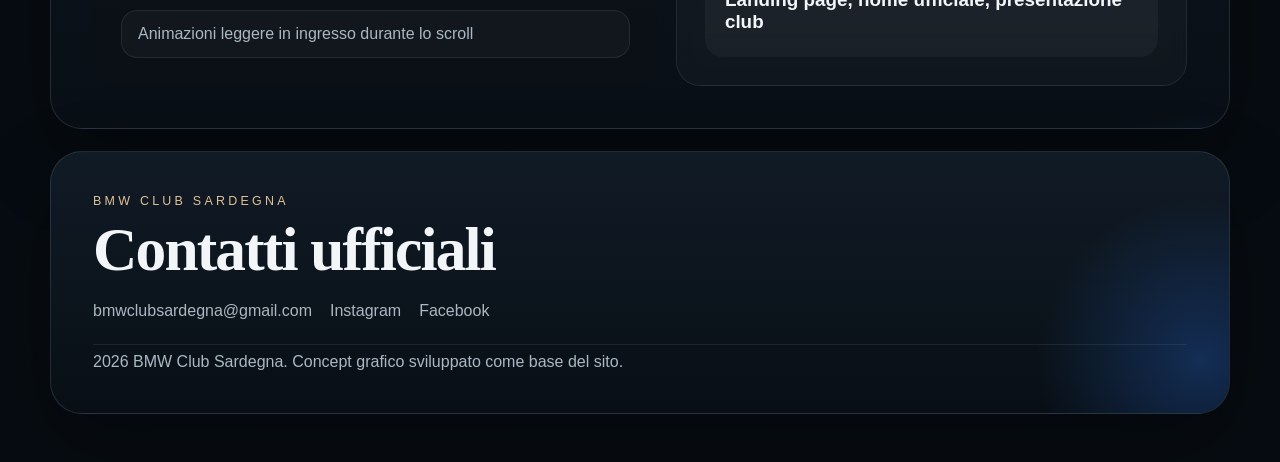
==== commit a49d248d: "add market" ====
--- a/index.html
+++ b/index.html
@@ -28,6 +28,7 @@
       <nav class="site-nav" id="site-nav" aria-label="Navigazione principale">
         <a href="#club">Il club</a>
         <a href="#eventi">Eventi</a>
+        <a href="marketplace.html">Marketplace</a>
         <a href="#esperienze">Esperienze</a>
         <a class="nav-cta" href="#contatti">Contatti</a>
       </nav>
@@ -137,6 +138,16 @@
             </p>
             <span class="panel-action">Scopri di piu</span>
           </a>
+
+          <a class="panel panel-link panel-compact" href="marketplace.html">
+            <span class="panel-index">04</span>
+            <h3>Marketplace</h3>
+            <p>
+              Una vetrina dedicata al merchandising del club, con categorie rapide per felpe,
+              t-shirt e cappellini.
+            </p>
+            <span class="panel-action">Apri il marketplace</span>
+          </a>
         </div>
       </section>
 
--- a/styles.css
+++ b/styles.css
@@ -457,7 +457,7 @@
 
 .intro-layout {
   display: grid;
-  grid-template-columns: 1.3fr repeat(3, 1fr);
+  grid-template-columns: 1.3fr repeat(4, 1fr);
   gap: 16px;
 }
 
@@ -662,6 +662,88 @@
   gap: 16px;
 }
 
+.marketplace-page {
+  gap: 22px;
+}
+
+.marketplace-section {
+  display: grid;
+  gap: 26px;
+}
+
+.marketplace-tabs {
+  display: flex;
+  flex-wrap: wrap;
+  gap: 12px;
+}
+
+.marketplace-tab {
+  min-height: 50px;
+  padding: 0 20px;
+  border: 1px solid rgba(255, 255, 255, 0.12);
+  border-radius: 999px;
+  color: var(--muted);
+  background: rgba(255, 255, 255, 0.04);
+  cursor: pointer;
+  transition: transform 180ms ease, border-color 180ms ease, color 180ms ease, background 180ms ease;
+}
+
+.marketplace-tab:hover,
+.marketplace-tab:focus-visible {
+  color: var(--text);
+  border-color: rgba(123, 215, 246, 0.38);
+}
+
+.marketplace-tab.is-active {
+  color: #061018;
+  border-color: transparent;
+  background: linear-gradient(135deg, var(--sand), #fff0d8);
+}
+
+.marketplace-panel {
+  display: none;
+}
+
+.marketplace-panel.is-active {
+  display: block;
+}
+
+.product-grid {
+  display: grid;
+  grid-template-columns: repeat(3, minmax(0, 1fr));
+  gap: 16px;
+}
+
+.product-card {
+  min-height: 220px;
+  padding: 24px;
+  border: 1px solid rgba(255, 255, 255, 0.08);
+  border-radius: var(--radius-lg);
+  background:
+    linear-gradient(180deg, rgba(255, 255, 255, 0.04), rgba(255, 255, 255, 0.02)),
+    linear-gradient(135deg, rgba(47, 128, 255, 0.12), rgba(223, 193, 151, 0.08));
+  backdrop-filter: blur(10px);
+}
+
+.product-tag {
+  display: inline-flex;
+  margin-bottom: 18px;
+  font-size: 0.78rem;
+  text-transform: uppercase;
+  letter-spacing: 0.18em;
+  color: var(--cyan);
+}
+
+.product-card h3 {
+  line-height: 1.08;
+}
+
+.product-card p {
+  margin: 16px 0 0;
+  color: var(--muted);
+  line-height: 1.7;
+}
+
 .story-milestone {
   padding: 18px 20px;
   border: 1px solid rgba(255, 255, 255, 0.08);
@@ -709,7 +791,8 @@
   .intro-layout,
   .route-grid,
   .experience-layout,
-  .story-layout {
+  .story-layout,
+  .product-grid {
     grid-template-columns: 1fr;
   }
 
@@ -802,6 +885,11 @@
     flex-direction: column;
     gap: 12px;
   }
+
+  .marketplace-tabs {
+    display: grid;
+    grid-template-columns: 1fr;
+  }
 }
 
 @media (prefers-reduced-motion: reduce) {
